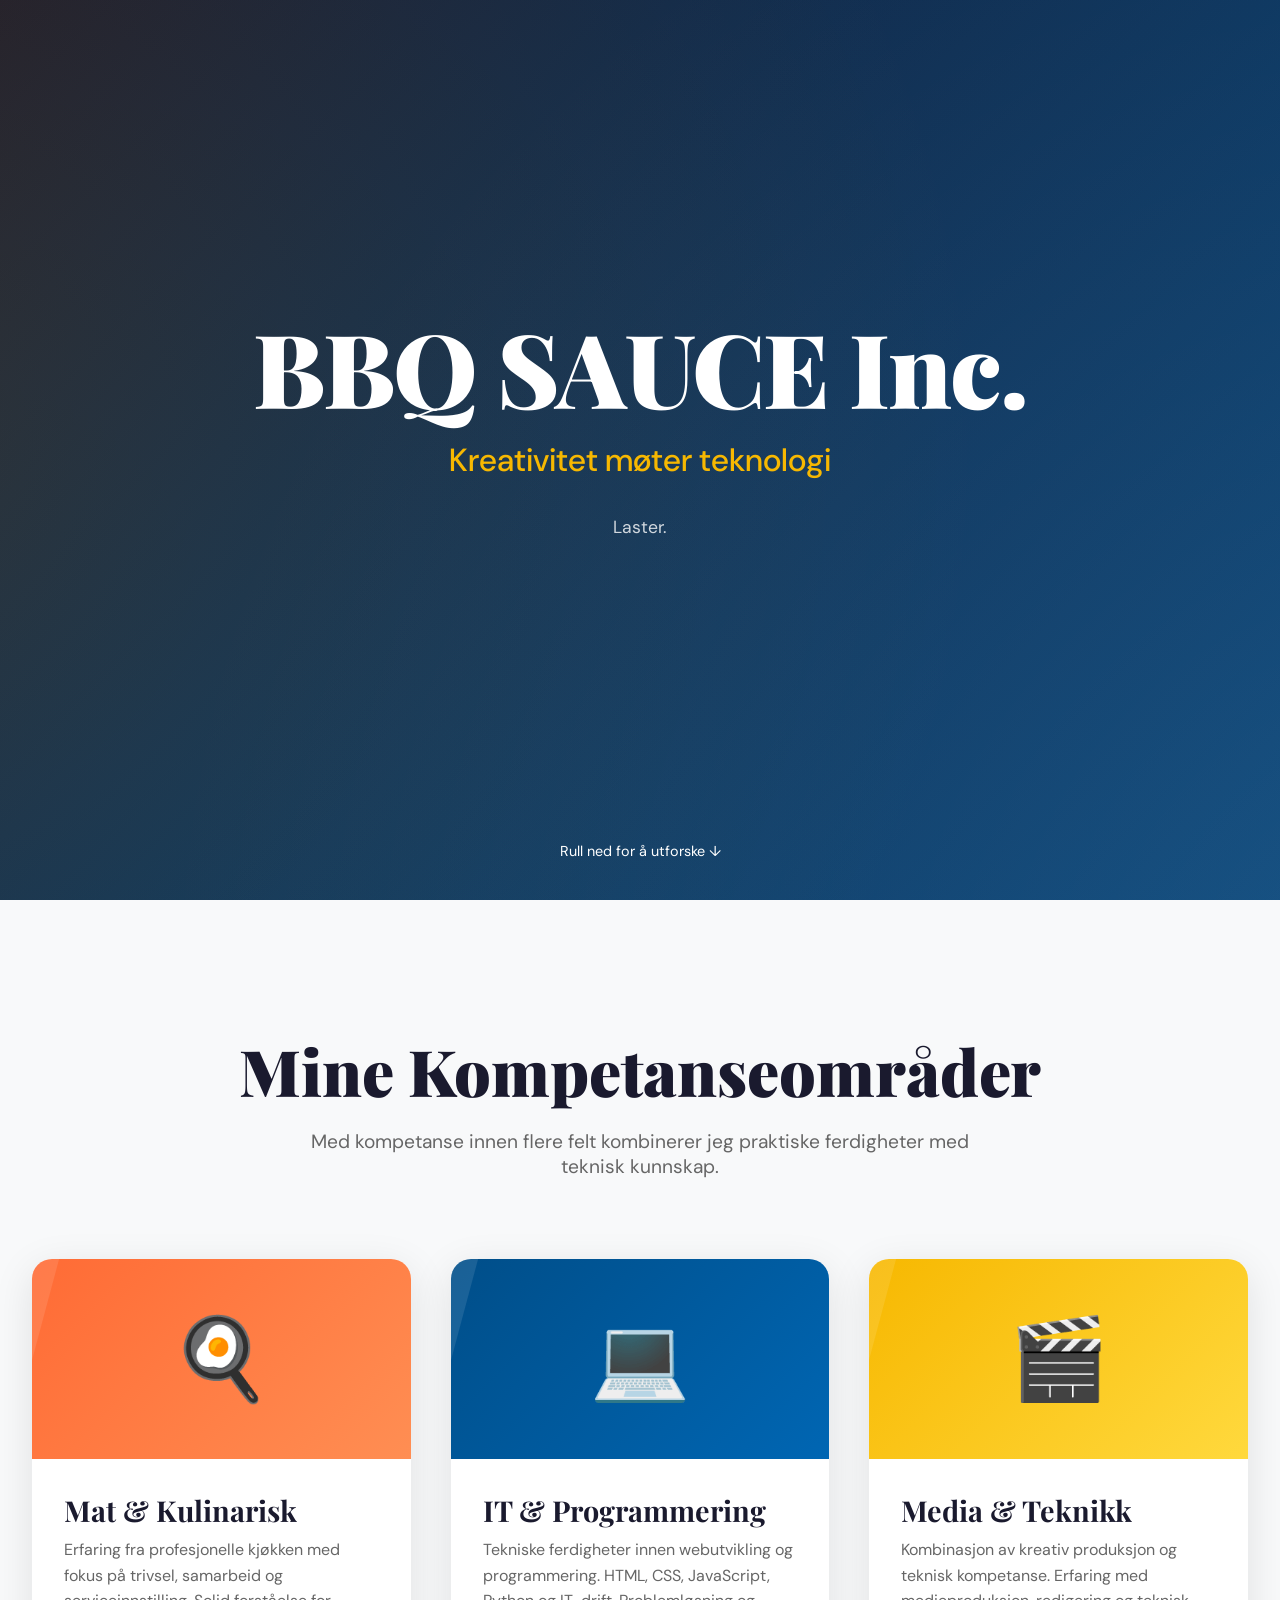
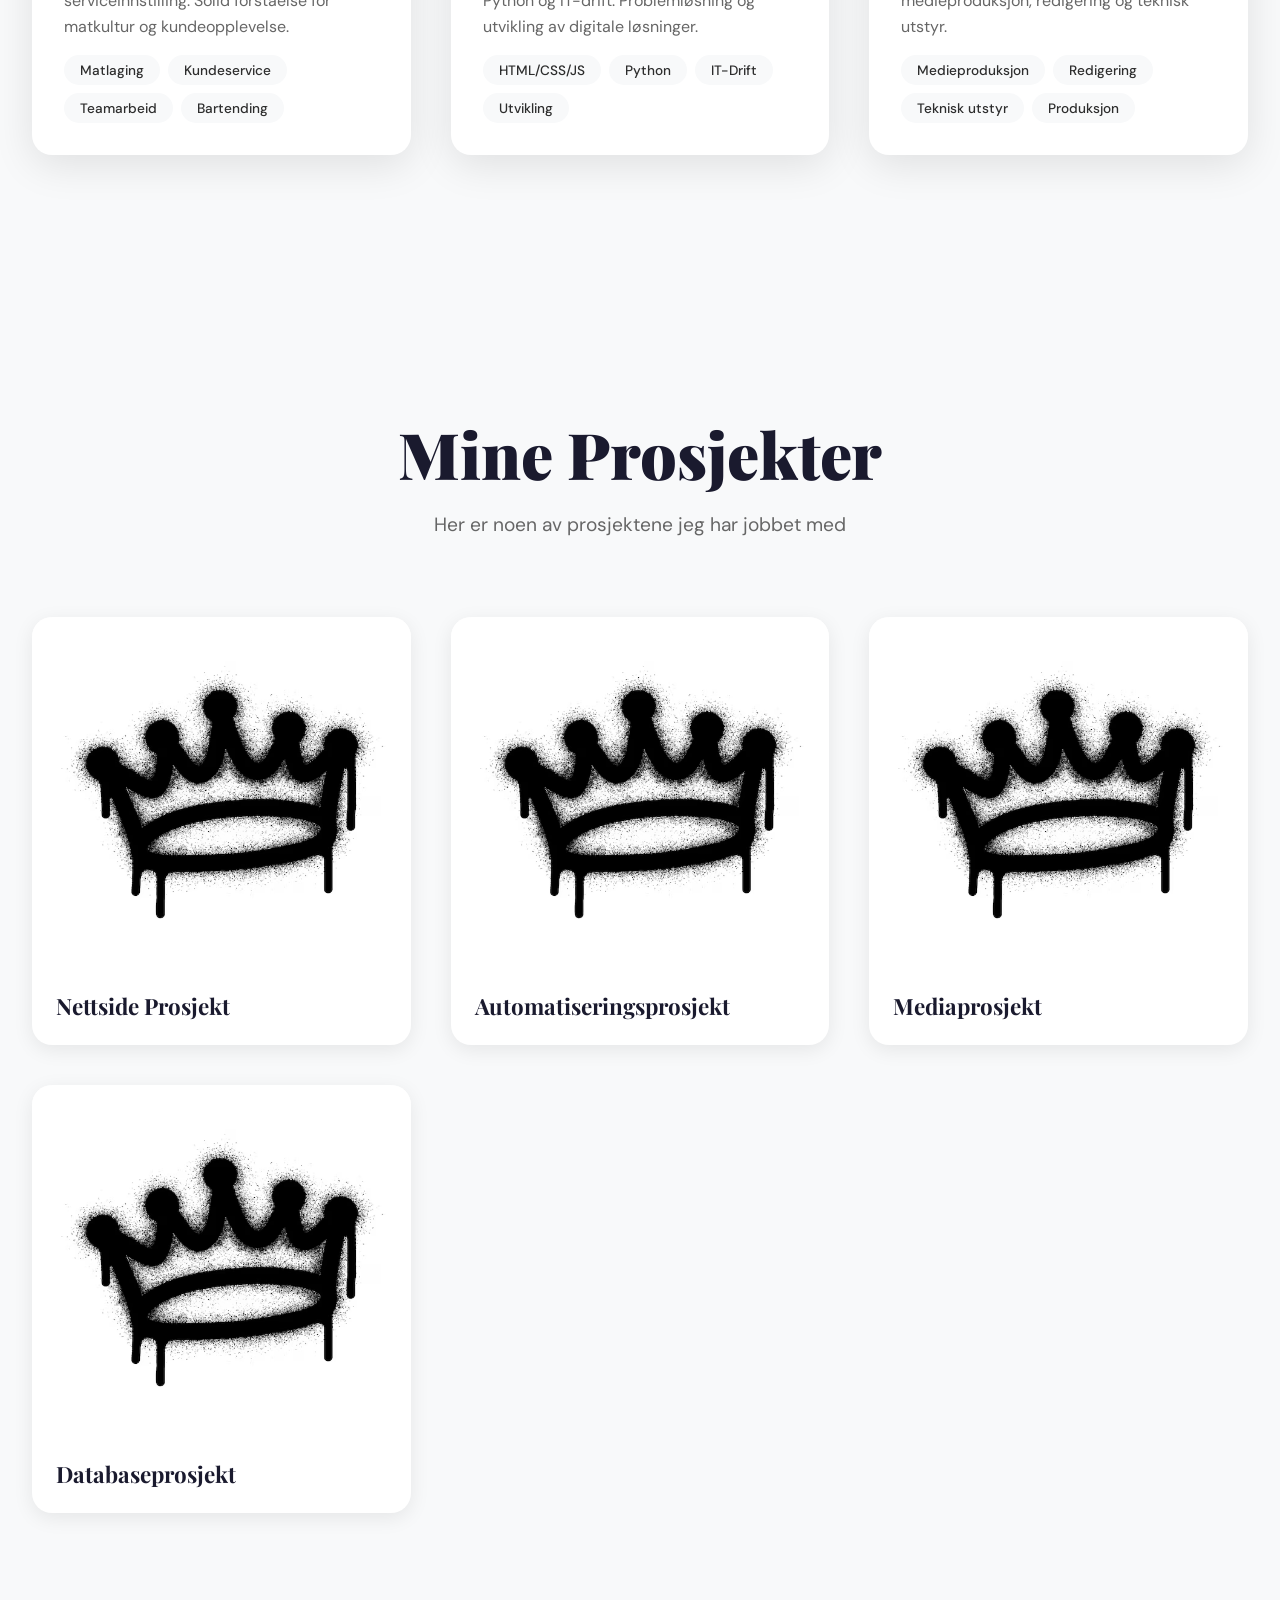
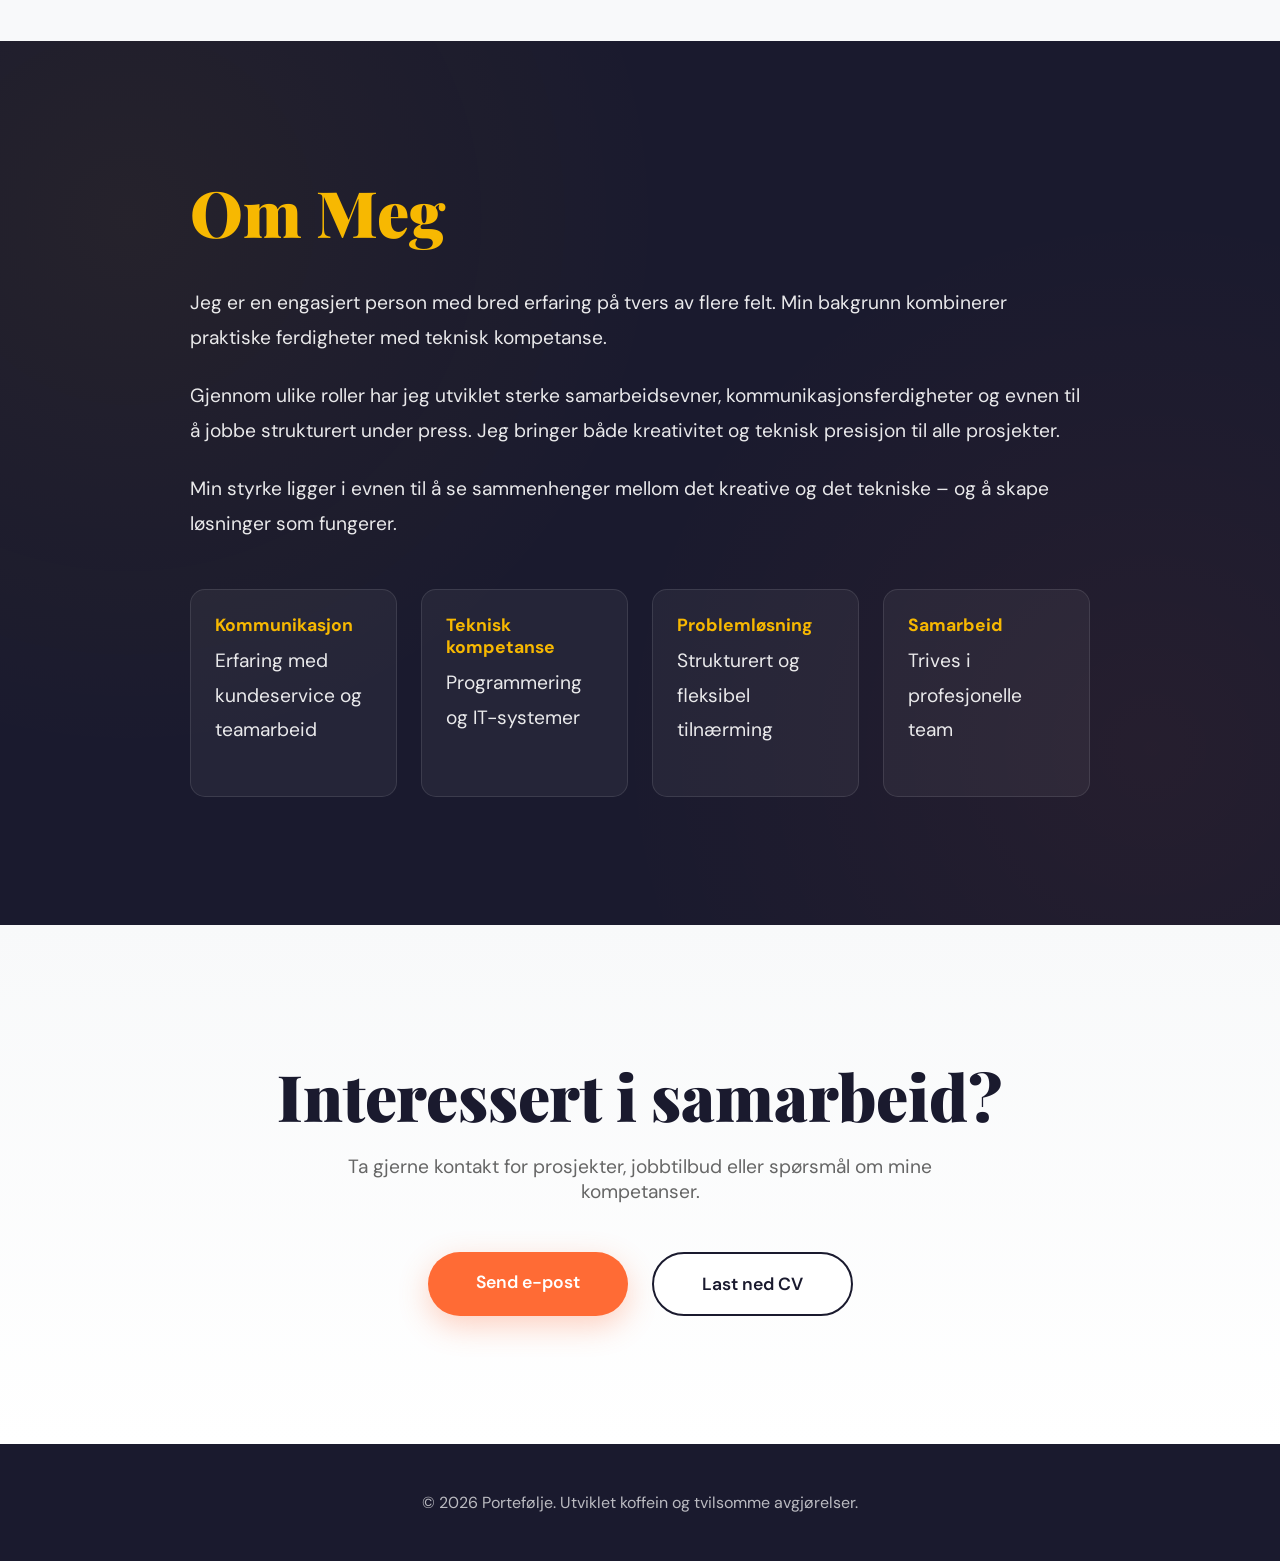
==== index.html @ 1632a2b2 "added animasjon for description" ====
<!doctype html>
    <html lang="no">
      <head>
        <meta charset="UTF-8" />
        <meta name="viewport" content="width=device-width, initial-scale=1.0" />
        <title>Portefølje</title>
        <link rel="icon" type="icon" href="assets/pictures/placeholder.png">
        <link
          href="https://fonts.googleapis.com/css2?family=Playfair+Display:wght@400;700;900&family=DM+Sans:wght@400;500;700&display=swap"
          rel="stylesheet"
        />
        <link rel="stylesheet" href="style.css">
      </head>
      <body>
        <!-- Hero Section -->
        <section class="hero">  
          <div class="hero-content">
            <h1>BBQ SAUCE Inc.</h1>
            <p class="subtitle">Kreativitet møter teknologi</p>
            <p class="description" id="rotating-text">Laster<span id="dots"></span>
            </p>
          </div>
          <div class="scroll-indicator">Rull ned for å utforske ↓</div>
        </section>

        <!-- Categories Section -->
        <section class="categories">
          <h2 class="section-title">Mine Kompetanseområder</h2>
          <p class="section-subtitle">
            Med kompetanse innen flere felt kombinerer jeg praktiske ferdigheter
            med teknisk kunnskap.
          </p>

          <div class="category-grid">
            <!-- Mat -->
            <div class="category-card">
              <div class="category-icon">🍳</div>
              <div class="category-content">
                <h3 class="category-title">Mat & Kulinarisk</h3>
                <p class="category-description">
                  Erfaring fra profesjonelle kjøkken med fokus på trivsel,
                  samarbeid og serviceinnstilling. Solid forståelse for
                  matkultur og kundeopplevelse.
                </p>
                <div class="category-tags">
                  <span class="tag">Matlaging</span>
                  <span class="tag">Kundeservice</span>
                  <span class="tag">Teamarbeid</span>
                  <span class="tag">Bartending</span>
                </div>
              </div>
            </div>

            <!-- IT -->
            <div class="category-card">
              <div class="category-icon">💻</div>
              <div class="category-content">
                <h3 class="category-title">IT & Programmering</h3>
                <p class="category-description">
                  Tekniske ferdigheter innen webutvikling og programmering.
                  HTML, CSS, JavaScript, Python og IT-drift. Problemløsning og
                  utvikling av digitale løsninger.
                </p>
                <div class="category-tags">
                  <span class="tag">HTML/CSS/JS</span>
                  <span class="tag">Python</span>
                  <span class="tag">IT-Drift</span>
                  <span class="tag">Utvikling</span>
                </div>
              </div>
            </div>

            <!-- Media & Teknikk -->
            <div class="category-card">
              <div class="category-icon">🎬</div>
              <div class="category-content">
                <h3 class="category-title">Media & Teknikk</h3>
                <p class="category-description">
                  Kombinasjon av kreativ produksjon og teknisk kompetanse.
                  Erfaring med medieproduksjon, redigering og teknisk utstyr.
                </p>
                <div class="category-tags">
                  <span class="tag">Medieproduksjon</span>
                  <span class="tag">Redigering</span>
                  <span class="tag">Teknisk utstyr</span>
                  <span class="tag">Produksjon</span>
                </div>
              </div>
            </div>
          </div>
        </section>

        <!-- Projects Section -->
        <section class="projects">
          <h2 class="section-title">Mine Prosjekter</h2>
          <p class="section-subtitle">
            Her er noen av prosjektene jeg har jobbet med
          </p>

          <div class="projects-grid">
<!--

              Web Prosjekt

-->
            <div class="project-card">
              <div class="project-image">
                <img
                  src="assets/pictures/placeholder.png"
                  alt="Web Prosjekt"
                />
                <div class="project-details">
                  <p class="project-description">
                    Utviklet en responsiv nettside med moderne design,
                    interaktive elementer og optimalisert brukeropplevelse.
                  </p>
                  <div class="project-tags">
                    <span class="tag">HTML/CSS</span>
                    <span class="tag">JavaScript</span>
                    <span class="tag">Webutvikling</span>
                  </div>
                  <a href="#" class="project-link">Se detaljer</a>
                </div>
              </div>
              <div class="project-content">
                <h3 class="project-title">Nettside Prosjekt</h3>
              </div>
            </div>
<!--

              Python Prosjekt

-->
            <div class="project-card">
              <div class="project-image">
                <img
                  src="assets/pictures/placeholder.png"
                  alt="Python Prosjekt"
                />
                <div class="project-details">
                  <p class="project-description">
                    Automatiseringsløsning som effektiviserer arbeidsprosesser
                    og håndterer databehandling sømløst.
                  </p>
                  <div class="project-tags">
                    <span class="tag">Python</span>
                    <span class="tag">Automatisering</span>
                    <span class="tag">Backend</span>
                  </div>
                  <a href="#" class="project-link">Se detaljer</a>
                </div>
              </div>
              <div class="project-content">
                <h3 class="project-title">Automatiseringsprosjekt</h3>
              </div>
            </div>
<!--

              Media Prosjekt

-->
            <div class="project-card">
              <div class="project-image">
                <img
                  src="assets/pictures/placeholder.png"
                  alt="Media Prosjekt"
                />
                <div class="project-details">
                  <p class="project-description">
                    Komplett medieproduksjon fra konsept til ferdig produkt,
                    inkludert filming, redigering og postproduksjon.
                  </p>
                  <div class="project-tags">
                    <span class="tag">Videoredigering</span>
                    <span class="tag">Produksjon</span>
                    <span class="tag">Media</span>
                  </div>
                  <a href="#" class="project-link">Se detaljer</a>
                </div>
              </div>
              <div class="project-content">
                <h3 class="project-title">Mediaprosjekt</h3>
              </div>
            </div>
<!--

              DATABASE PROSJEKT

-->
            <div class="project-card">
              <div class="project-image">
                <img
                  src="assets/pictures/placeholder.png"
                  alt="Database Prosjekt"
                />
                <div class="project-details">
                  <p class="project-description">
                    Digital løsning for strukturering og organisering av data
                    med effektiv søkefunksjonalitet.
                  </p>
                  <div class="project-tags">
                    <span class="tag">Database</span>
                    <span class="tag">Organisering</span>
                    <span class="tag">Backend</span>
                  </div>
                  <a href="#" class="project-link">Se detaljer</a>
                </div>
              </div>
              <div class="project-content">
                <h3 class="project-title">Databaseprosjekt</h3>
              </div>
            </div>
          </div>
        </section>

        <!-- About Section -->
        <section class="about">
          <div class="about-content">
            <h2>Om Meg</h2>
            <p>
              Jeg er en engasjert person med bred erfaring på tvers av flere
              felt. Min bakgrunn kombinerer praktiske ferdigheter med teknisk
              kompetanse.
            </p>
            <p>
              Gjennom ulike roller har jeg utviklet sterke samarbeidsevner,
              kommunikasjonsferdigheter og evnen til å jobbe strukturert under
              press. Jeg bringer både kreativitet og teknisk presisjon til alle
              prosjekter.
            </p>
            <p>
              Min styrke ligger i evnen til å se sammenhenger mellom det
              kreative og det tekniske – og å skape løsninger som fungerer.
            </p>

            <div class="skills-list">
              <div class="skill-item">
                <h3>Kommunikasjon</h3>
                <p>Erfaring med kundeservice og teamarbeid</p>
              </div>
              <div class="skill-item">
                <h3>Teknisk kompetanse</h3>
                <p>Programmering og IT-systemer</p>
              </div>
              <div class="skill-item">
                <h3>Problemløsning</h3>
                <p>Strukturert og fleksibel tilnærming</p>
              </div>
              <div class="skill-item">
                <h3>Samarbeid</h3>
                <p>Trives i profesjonelle team</p>
              </div>
            </div>
          </div>
        </section>

        <!-- Contact Section -->
        <section class="contact">
          <h2>Interessert i samarbeid?</h2>
          <p>
            Ta gjerne kontakt for prosjekter, jobbtilbud eller spørsmål om mine
            kompetanser.
          </p>
          <div class="contact-buttons">
            <a href="mailto:din.epost@example.com" class="btn btn-primary"
              >Send e-post</a
            >
            <a href="#" class="btn btn-secondary">Last ned CV</a>
          </div>
        </section>

        <!-- Footer -->
        <footer>
          <p>&copy; 2026 Portefølje. Utviklet koffein og tvilsomme avgjørelser.</p>
        </footer>

        <script src="script.js"></script>
      </body>
    </html>
  </body>
</html>
---- style.css ----
:root {
    --primary: #FF6B35;
    --secondary: #004E89;
    --accent: #F7B801;
    --dark: #1A1A2E;
    --light: #F8F9FA;
    --text: #2D2D2D;
}

* {
    margin: 0;
    padding: 0;
    box-sizing: border-box;
}

body {
    font-family: 'DM Sans', sans-serif;
    color: var(--text);
    background: var(--light);
    overflow-x: hidden;
}

/* Hero Section */
.hero {
    min-height: 100vh;
    display: flex;
    align-items: center;
    justify-content: center;
    position: relative;
    background: linear-gradient(135deg, var(--dark) 0%, var(--secondary) 100%);
    overflow: hidden;
}

.hero::before {
    content: '';
    position: absolute;
    width: 200%;
    height: 200%;
    background:
        radial-gradient(circle at 20% 50%, rgba(247, 184, 1, 0.1) 0%, transparent 50%),
        radial-gradient(circle at 80% 80%, rgba(255, 107, 53, 0.1) 0%, transparent 50%);
    animation: floating 20s ease-in-out infinite;
}

@keyframes floating {

    0%,
    100% {
        transform: translate(0, 0) rotate(0deg);
    }

    33% {
        transform: translate(50px, -50px) rotate(120deg);
    }

    66% {
        transform: translate(-50px, 50px) rotate(240deg);
    }
}

.hero-content {
    position: relative;
    z-index: 1;
    text-align: center;
    padding: 2rem;
    animation: fadeInUp 1s ease-out;
}

@keyframes fadeInUp {
    from {
        opacity: 0;
        transform: translateY(40px);
    }

    to {
        opacity: 1;
        transform: translateY(0);
    }
}

.hero h1 {
    font-family: 'Playfair Display', serif;
    font-size: clamp(3rem, 8vw, 7rem);
    font-weight: 900;
    color: white;
    margin-bottom: 1rem;
    line-height: 1.1;
    letter-spacing: -0.02em;
}

.hero .subtitle {
    font-size: clamp(1.2rem, 3vw, 2rem);
    color: var(--accent);
    font-weight: 500;
    margin-bottom: 2rem;
    animation: fadeInUp 1s ease-out 0.3s backwards;
}

.hero .description {
    font-size: 1.1rem;
    color: rgba(255, 255, 255, 0.8);
    max-width: 600px;
    margin: 0 auto 3rem;
    line-height: 1.6;
    animation: fadeInUp 1s ease-out 0.6s backwards;
}

.scroll-indicator {
    position: absolute;
    bottom: 40px;
    left: 50%;
    transform: translateX(-50%);
    color: white;
    font-size: 0.9rem;
    animation: bounce 2s infinite;
}

@keyframes bounce {

    0%,
    100% {
        transform: translateX(-50%) translateY(0);
    }

    50% {
        transform: translateX(-50%) translateY(10px);
    }
}


@keyframes slideUp {
    from {
        transform: translateY(0);
        opacity: 1;
    }

    to {
        transform: translateY(-30px);
        opacity: 0;
    }
}


@keyframes slideIn {
    from {
        transform: translateY(30px);
        opacity: 0;
    }

    to {
        transform: translateY(0);
        opacity: 0;
    }
}

#rotating-text.slide-up {
    animation: slideUp 0.3s ease-out forwards;
}

#rotating-text.slide-in {
    animation: slideIn 0.3s ease-out forwards;
}


/* Category Grid */
.categories {
    padding: 8rem 2rem;
    max-width: 1400px;
    margin: 0 auto;
}

.section-title {
    font-family: 'Playfair Display', serif;
    font-size: clamp(2.5rem, 5vw, 4rem);
    font-weight: 900;
    text-align: center;
    margin-bottom: 1rem;
    color: var(--dark);
}

.section-subtitle {
    text-align: center;
    font-size: 1.2rem;
    color: #666;
    margin-bottom: 5rem;
    max-width: 700px;
    margin-left: auto;
    margin-right: auto;
}

.category-grid {
    display: grid;
    grid-template-columns: repeat(auto-fit, minmax(320px, 1fr));
    gap: 2.5rem;
    margin-top: 4rem;
}

.category-card {
    background: white;
    border-radius: 20px;
    overflow: hidden;
    box-shadow: 0 10px 40px rgba(0, 0, 0, 0.1);
    transition: all 0.4s cubic-bezier(0.165, 0.84, 0.44, 1);
    cursor: pointer;
    position: relative;
}

.category-card:hover {
    transform: translateY(-15px);
    box-shadow: 0 20px 60px rgba(0, 0, 0, 0.15);
}

.category-icon {
    height: 200px;
    display: flex;
    align-items: center;
    justify-content: center;
    font-size: 5rem;
    position: relative;
    overflow: hidden;
}

.category-card:nth-child(1) .category-icon {
    background: linear-gradient(135deg, #FF6B35 0%, #FF8E53 100%);
}

.category-card:nth-child(2) .category-icon {
    background: linear-gradient(135deg, #004E89 0%, #0066B3 100%);
}

.category-card:nth-child(3) .category-icon {
    background: linear-gradient(135deg, #F7B801 0%, #FFD93D 100%);
}

.category-icon::before {
    content: '';
    position: absolute;
    width: 100%;
    height: 100%;
    background: rgba(255, 255, 255, 0.1);
    transform: translateX(-100%) skew(-15deg);
    transition: transform 0.6s;
}

.category-card:hover .category-icon::before {
    transform: translateX(100%) skew(-15deg);
}

.category-content {
    padding: 2rem;
}

.category-title {
    font-family: 'Playfair Display', serif;
    font-size: 1.8rem;
    font-weight: 700;
    margin-bottom: 0.5rem;
    color: var(--dark);
}

.category-description {
    color: #666;
    line-height: 1.6;
    margin-bottom: 1rem;
}

.category-tags {
    display: flex;
    flex-wrap: wrap;
    gap: 0.5rem;
    margin-top: 1rem;
}

.tag {
    background: var(--light);
    padding: 0.4rem 1rem;
    border-radius: 20px;
    font-size: 0.85rem;
    color: var(--text);
    font-weight: 500;
}

/* Projects Section */
.projects {
    padding: 8rem 2rem;
    background: var(--light);
    max-width: 1400px;
    margin: 0 auto;
}

.projects-grid {
    display: grid;
    grid-template-columns: repeat(auto-fit, minmax(300px, 1fr));
    gap: 2.5rem;
    margin-top: 4rem;
}

.project-card {
    background: white;
    border-radius: 20px;
    overflow: hidden;
    box-shadow: 0 5px 20px rgba(0, 0, 0, 0.08);
    transition: all 0.4s cubic-bezier(0.165, 0.84, 0.44, 1);
    position: relative;
    cursor: pointer;
}

.project-card:hover {
    transform: translateY(-5px);
    box-shadow: 0 15px 45px rgba(0, 0, 0, 0.15);
}

.project-image {
    width: 100%;
    height: 350px;
    overflow: hidden;
    position: relative;
}

.project-image img {
    width: 100%;
    height: 100%;
    object-fit: cover;
    transition: transform 0.6s ease;
}

.project-card:hover .project-image img {
    transform: scale(1.08);
}

.project-content {
    padding: 1.5rem;
    position: relative;
}

.project-title {
    font-family: 'Playfair Display', serif;
    font-size: 1.4rem;
    font-weight: 700;
    color: var(--dark);
    margin-bottom: 0;
    transition: color 0.3s ease;
}

/* Hidden content that appears on hover */
.project-details {
    position: absolute;
    bottom: 0;
    left: 0;
    right: 0;
    background: linear-gradient(to top, rgba(0, 0, 0, 0.95) 0%, rgba(0, 0, 0, 0.85) 100%);
    padding: 2rem;
    transform: translateY(100%);
    transition: transform 0.4s cubic-bezier(0.165, 0.84, 0.44, 1);
    z-index: 2;
}

.project-card:hover .project-details {
    transform: translateY(0);
}

.project-description {
    color: rgba(255, 255, 255, 0.9);
    line-height: 1.6;
    margin-bottom: 1.5rem;
    font-size: 0.95rem;
}

.project-tags {
    display: flex;
    flex-wrap: wrap;
    gap: 0.5rem;
    margin-bottom: 1.5rem;
}

.project-details .tag {
    background: rgba(255, 255, 255, 0.15);
    color: white;
    border: 1px solid rgba(255, 255, 255, 0.3);
}

.project-link {
    display: inline-block;
    padding: 0.8rem 2rem;
    background: var(--primary);
    color: white;
    text-decoration: none;
    border-radius: 25px;
    font-weight: 600;
    transition: all 0.3s ease;
    font-size: 0.9rem;
}

.project-link:hover {
    background: #FF8053;
    transform: translateY(-2px);
}

/* About Section */
.about {
    background: var(--dark);
    color: white;
    padding: 8rem 2rem;
    position: relative;
    overflow: hidden;
}

.about::before {
    content: '';
    position: absolute;
    top: 0;
    left: 0;
    width: 100%;
    height: 100%;
    background:
        radial-gradient(circle at 10% 20%, rgba(247, 184, 1, 0.05) 0%, transparent 40%),
        radial-gradient(circle at 90% 80%, rgba(255, 107, 53, 0.05) 0%, transparent 40%);
}

.about-content {
    max-width: 900px;
    margin: 0 auto;
    position: relative;
    z-index: 1;
}

.about h2 {
    font-family: 'Playfair Display', serif;
    font-size: clamp(2.5rem, 5vw, 4rem);
    font-weight: 900;
    margin-bottom: 2rem;
    color: var(--accent);
}

.about p {
    font-size: 1.2rem;
    line-height: 1.8;
    margin-bottom: 1.5rem;
    color: rgba(255, 255, 255, 0.9);
}

.skills-list {
    display: grid;
    grid-template-columns: repeat(auto-fit, minmax(200px, 1fr));
    gap: 1.5rem;
    margin-top: 3rem;
}

.skill-item {
    background: rgba(255, 255, 255, 0.05);
    padding: 1.5rem;
    border-radius: 15px;
    border: 1px solid rgba(255, 255, 255, 0.1);
    transition: all 0.3s ease;
}

.skill-item:hover {
    background: rgba(255, 255, 255, 0.1);
    transform: scale(1.05);
}

.skill-item h3 {
    color: var(--accent);
    font-size: 1.1rem;
    margin-bottom: 0.5rem;
}

/* Contact Section */
.contact {
    padding: 8rem 2rem;
    text-align: center;
    background: linear-gradient(to bottom, var(--light) 0%, white 100%);
}

.contact h2 {
    font-family: 'Playfair Display', serif;
    font-size: clamp(2.5rem, 5vw, 4rem);
    font-weight: 900;
    margin-bottom: 1rem;
    color: var(--dark);
}

.contact p {
    font-size: 1.2rem;
    color: #666;
    margin-bottom: 3rem;
    max-width: 600px;
    margin-left: auto;
    margin-right: auto;
}

.contact-buttons {
    display: flex;
    gap: 1.5rem;
    justify-content: center;
    flex-wrap: wrap;
}

.btn {
    padding: 1.2rem 3rem;
    border-radius: 50px;
    font-size: 1.1rem;
    font-weight: 600;
    text-decoration: none;
    display: inline-block;
    transition: all 0.3s ease;
    border: none;
    cursor: pointer;
}

.btn-primary {
    background: var(--primary);
    color: white;
    box-shadow: 0 10px 30px rgba(255, 107, 53, 0.3);
}

.btn-primary:hover {
    background: #FF8053;
    transform: translateY(-3px);
    box-shadow: 0 15px 40px rgba(255, 107, 53, 0.4);
}

.btn-secondary {
    background: white;
    color: var(--dark);
    border: 2px solid var(--dark);
}

.btn-secondary:hover {
    background: var(--dark);
    color: white;
    transform: translateY(-3px);
}

/* Footer */
footer {
    background: var(--dark);
    color: white;
    padding: 3rem 2rem;
    text-align: center;
}

footer p {
    color: rgba(255, 255, 255, 0.7);
}

/* Responsive */
@media (max-width: 768px) {
    .category-grid {
        grid-template-columns: 1fr;
    }

    .projects-grid {
        grid-template-columns: 1fr;
    }

    .contact-buttons {
        flex-direction: column;
        align-items: center;
    }

    .btn {
        width: 100%;
        max-width: 300px;
    }
}

/* Smooth scrolling */
html {
    scroll-behavior: smooth;
}
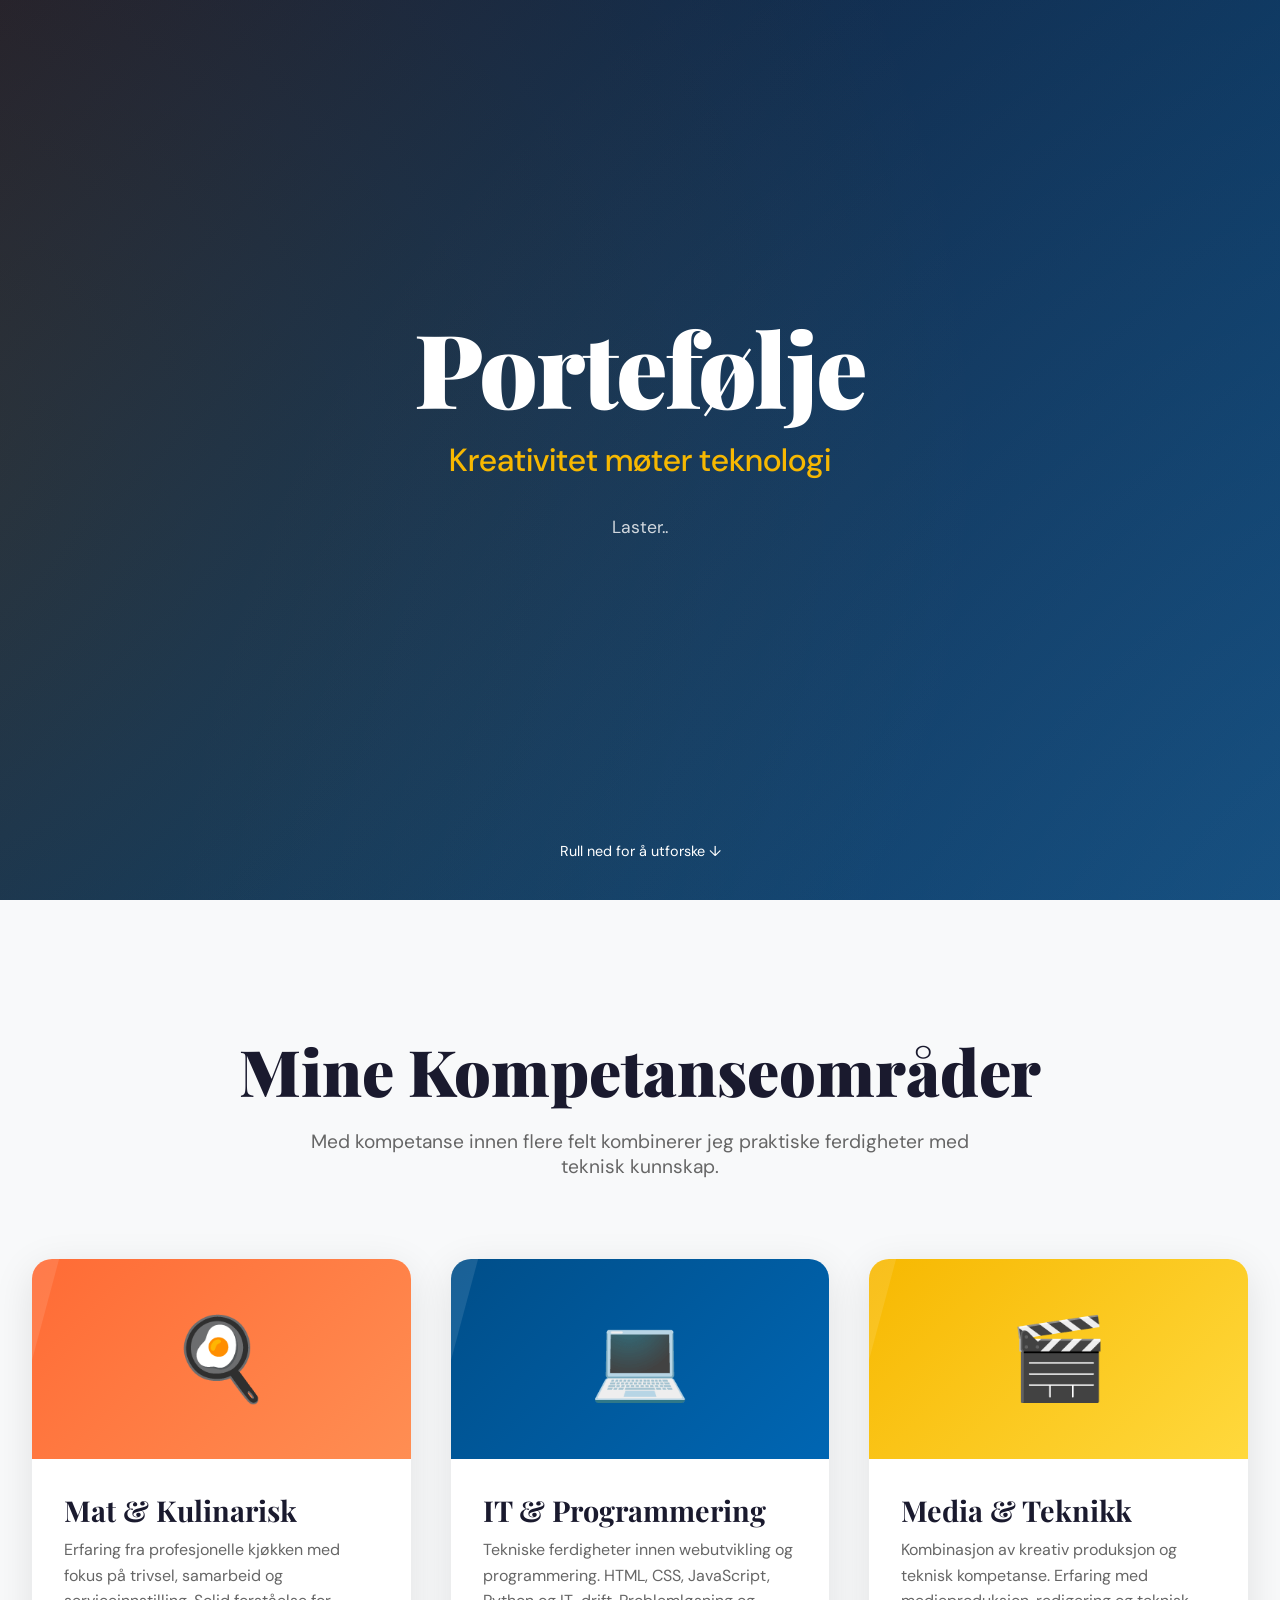
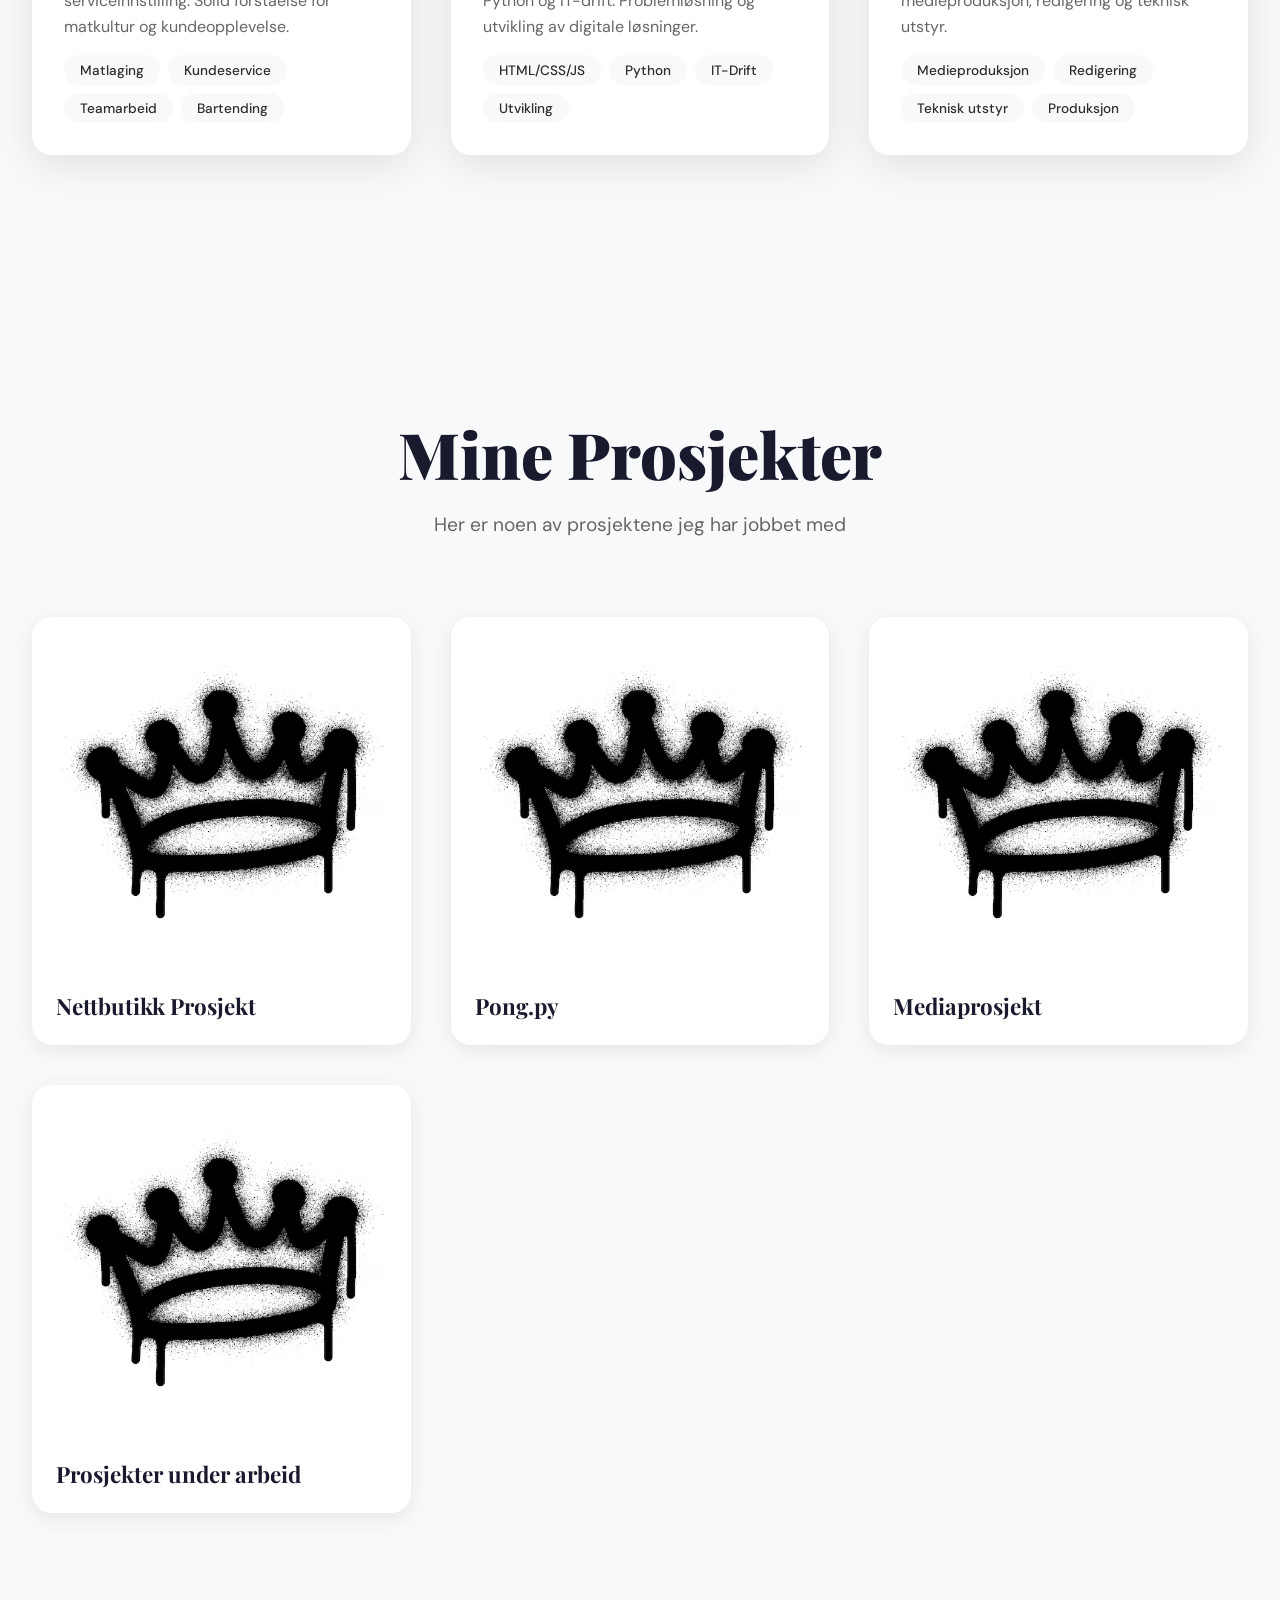
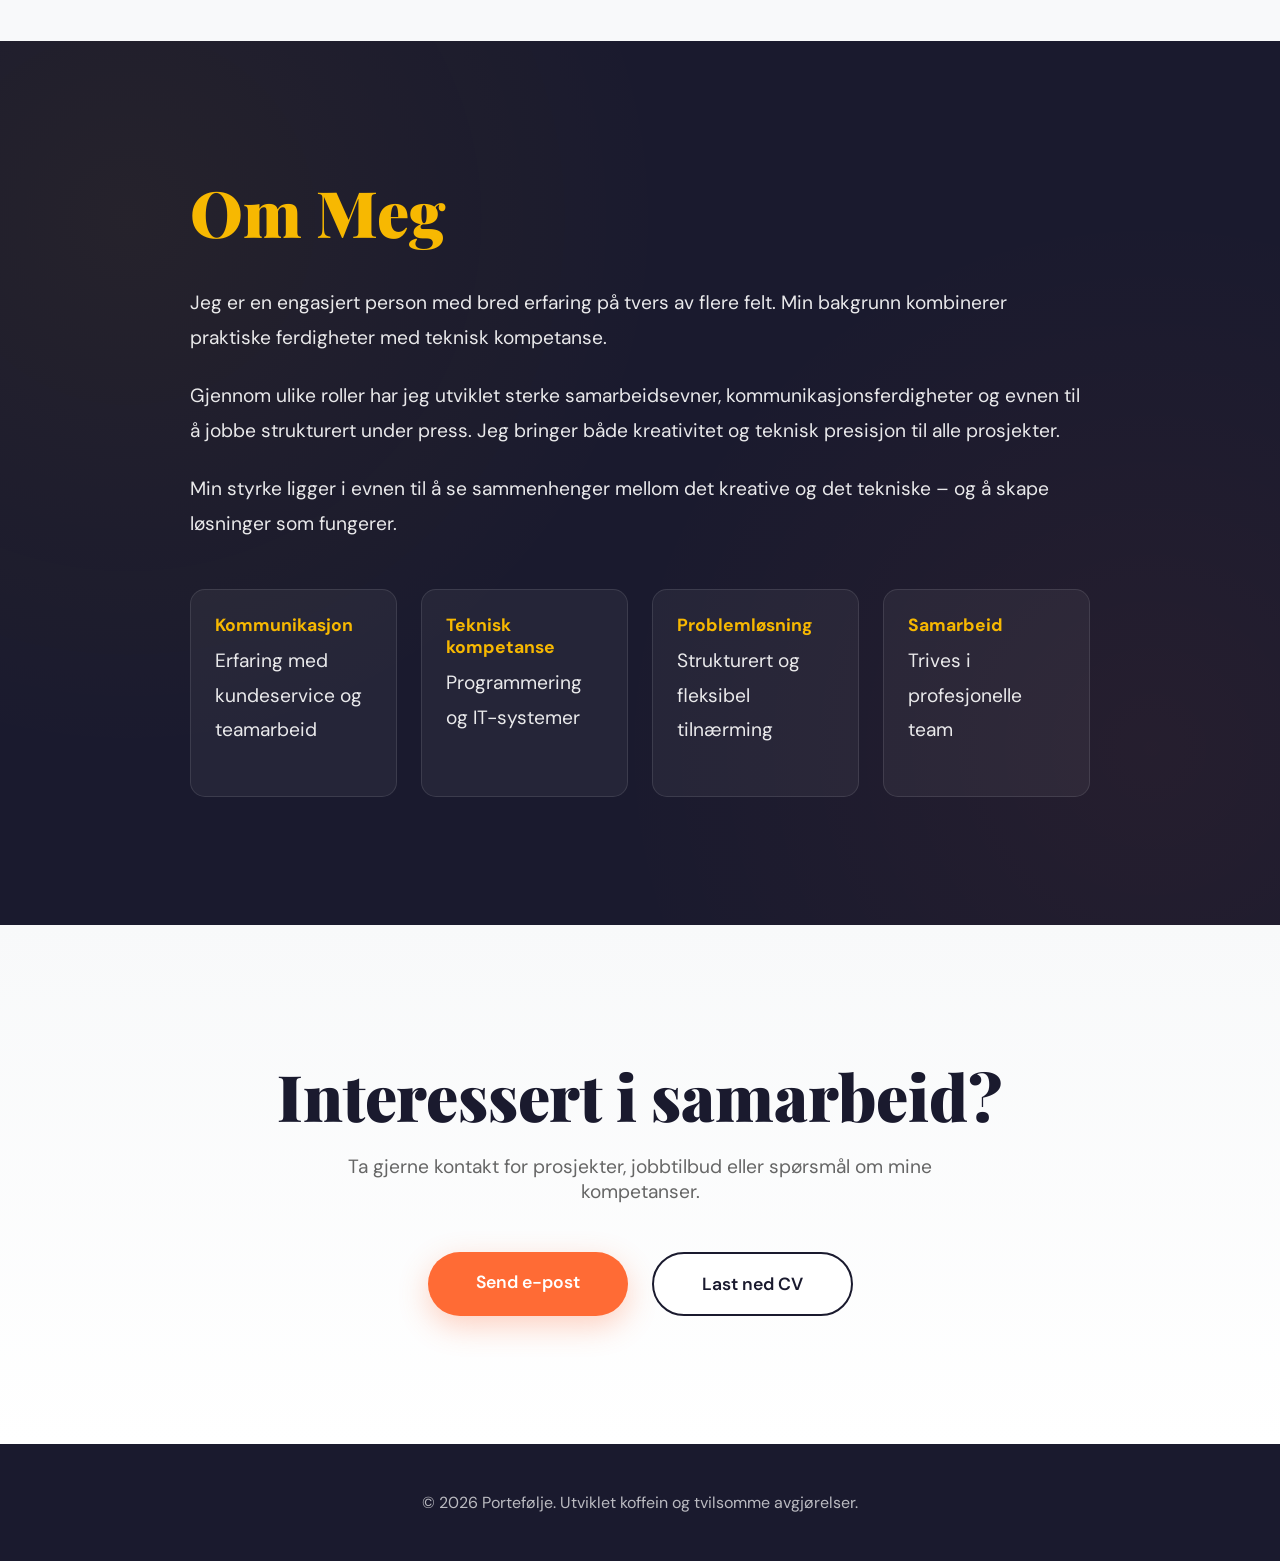
==== commit 54d94fd5: "Changed mine-prosjekter" ====
--- a/index.html
+++ b/index.html
@@ -5,7 +5,7 @@
         <meta charset="UTF-8" />
         <meta name="viewport" content="width=device-width, initial-scale=1.0" />
         <title>Portefølje</title>
-        <link rel="icon" type="icon" href="assets/pictures/placeholder.png">
+        <link rel="icon" type="icon" href="assets/placeholders/placeholder-circle.png" />
         <link
           href="https://fonts.googleapis.com/css2?family=Playfair+Display:wght@400;700;900&family=DM+Sans:wght@400;500;700&display=swap"
           rel="stylesheet"
@@ -16,7 +16,7 @@
         <!-- Hero Section -->
         <section class="hero">  
           <div class="hero-content">
-            <h1>BBQ SAUCE Inc.</h1>
+            <h1>Portefølje</h1>
             <p class="subtitle">Kreativitet møter teknologi</p>
             <p class="description" id="rotating-text">Laster<span id="dots"></span>
             </p>
@@ -107,7 +107,7 @@
             <div class="project-card">
               <div class="project-image">
                 <img
-                  src="assets/pictures/placeholder.png"
+                  src="assets/placeholders/placeholder.png"
                   alt="Web Prosjekt"
                 />
                 <div class="project-details">
@@ -124,7 +124,7 @@
                 </div>
               </div>
               <div class="project-content">
-                <h3 class="project-title">Nettside Prosjekt</h3>
+                <h3 class="project-title">Nettbutikk Prosjekt</h3>
               </div>
             </div>
 <!--
@@ -135,7 +135,7 @@
             <div class="project-card">
               <div class="project-image">
                 <img
-                  src="assets/pictures/placeholder.png"
+                  src="assets/placeholders/placeholder.png"
                   alt="Python Prosjekt"
                 />
                 <div class="project-details">
@@ -152,7 +152,7 @@
                 </div>
               </div>
               <div class="project-content">
-                <h3 class="project-title">Automatiseringsprosjekt</h3>
+                <h3 class="project-title">Pong.py</h3>
               </div>
             </div>
 <!--
@@ -163,7 +163,7 @@
             <div class="project-card">
               <div class="project-image">
                 <img
-                  src="assets/pictures/placeholder.png"
+                  src="assets/placeholders/placeholder.png"
                   alt="Media Prosjekt"
                 />
                 <div class="project-details">
@@ -191,7 +191,7 @@
             <div class="project-card">
               <div class="project-image">
                 <img
-                  src="assets/pictures/placeholder.png"
+                  src="assets/placeholders/placeholder.png"
                   alt="Database Prosjekt"
                 />
                 <div class="project-details">
@@ -208,7 +208,7 @@
                 </div>
               </div>
               <div class="project-content">
-                <h3 class="project-title">Databaseprosjekt</h3>
+                <h3 class="project-title">Prosjekter under arbeid</h3>
               </div>
             </div>
           </div>
--- a/style.css
+++ b/style.css
@@ -135,7 +135,7 @@
     }
 
     to {
-        transform: translateY(-30px);
+        transform: translateY(-2rem);
         opacity: 0;
     }
 }
@@ -143,7 +143,7 @@
 
 @keyframes slideIn {
     from {
-        transform: translateY(30px);
+        transform: translateY(2rem);
         opacity: 0;
     }
 
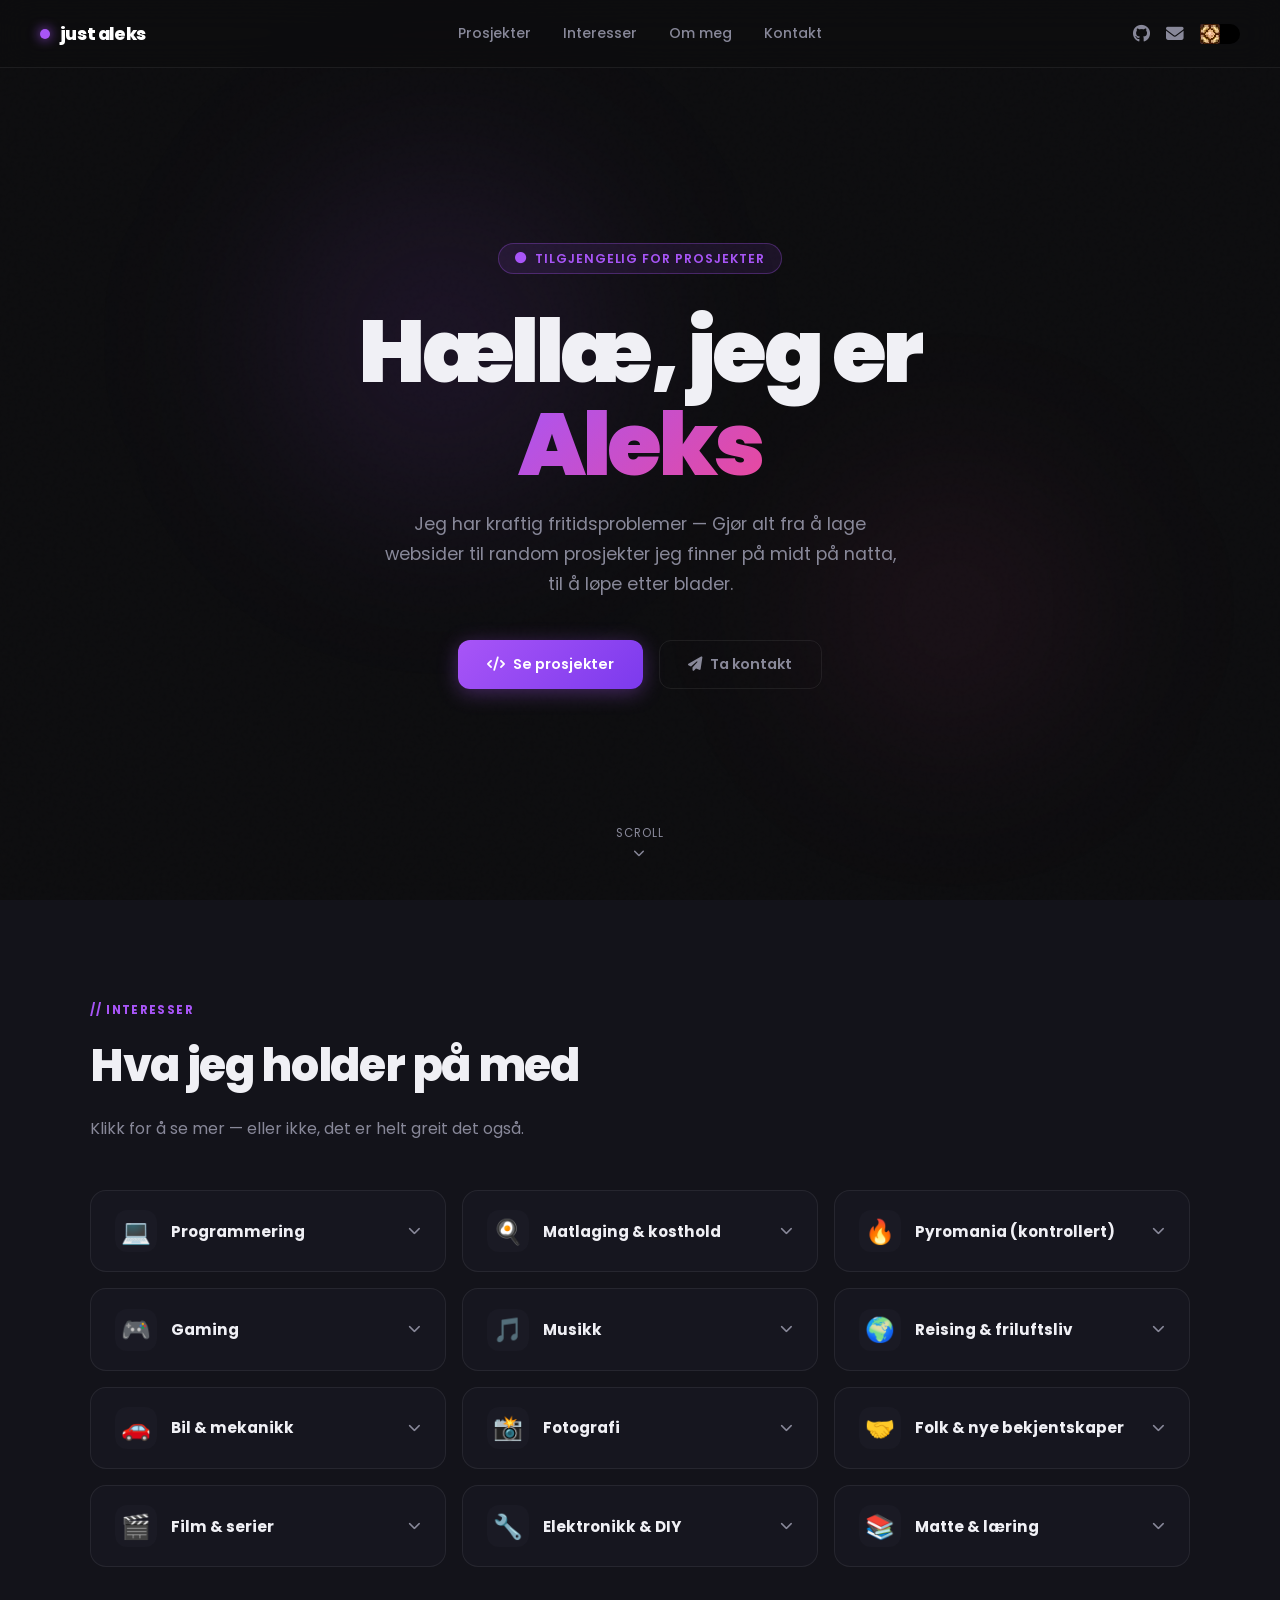
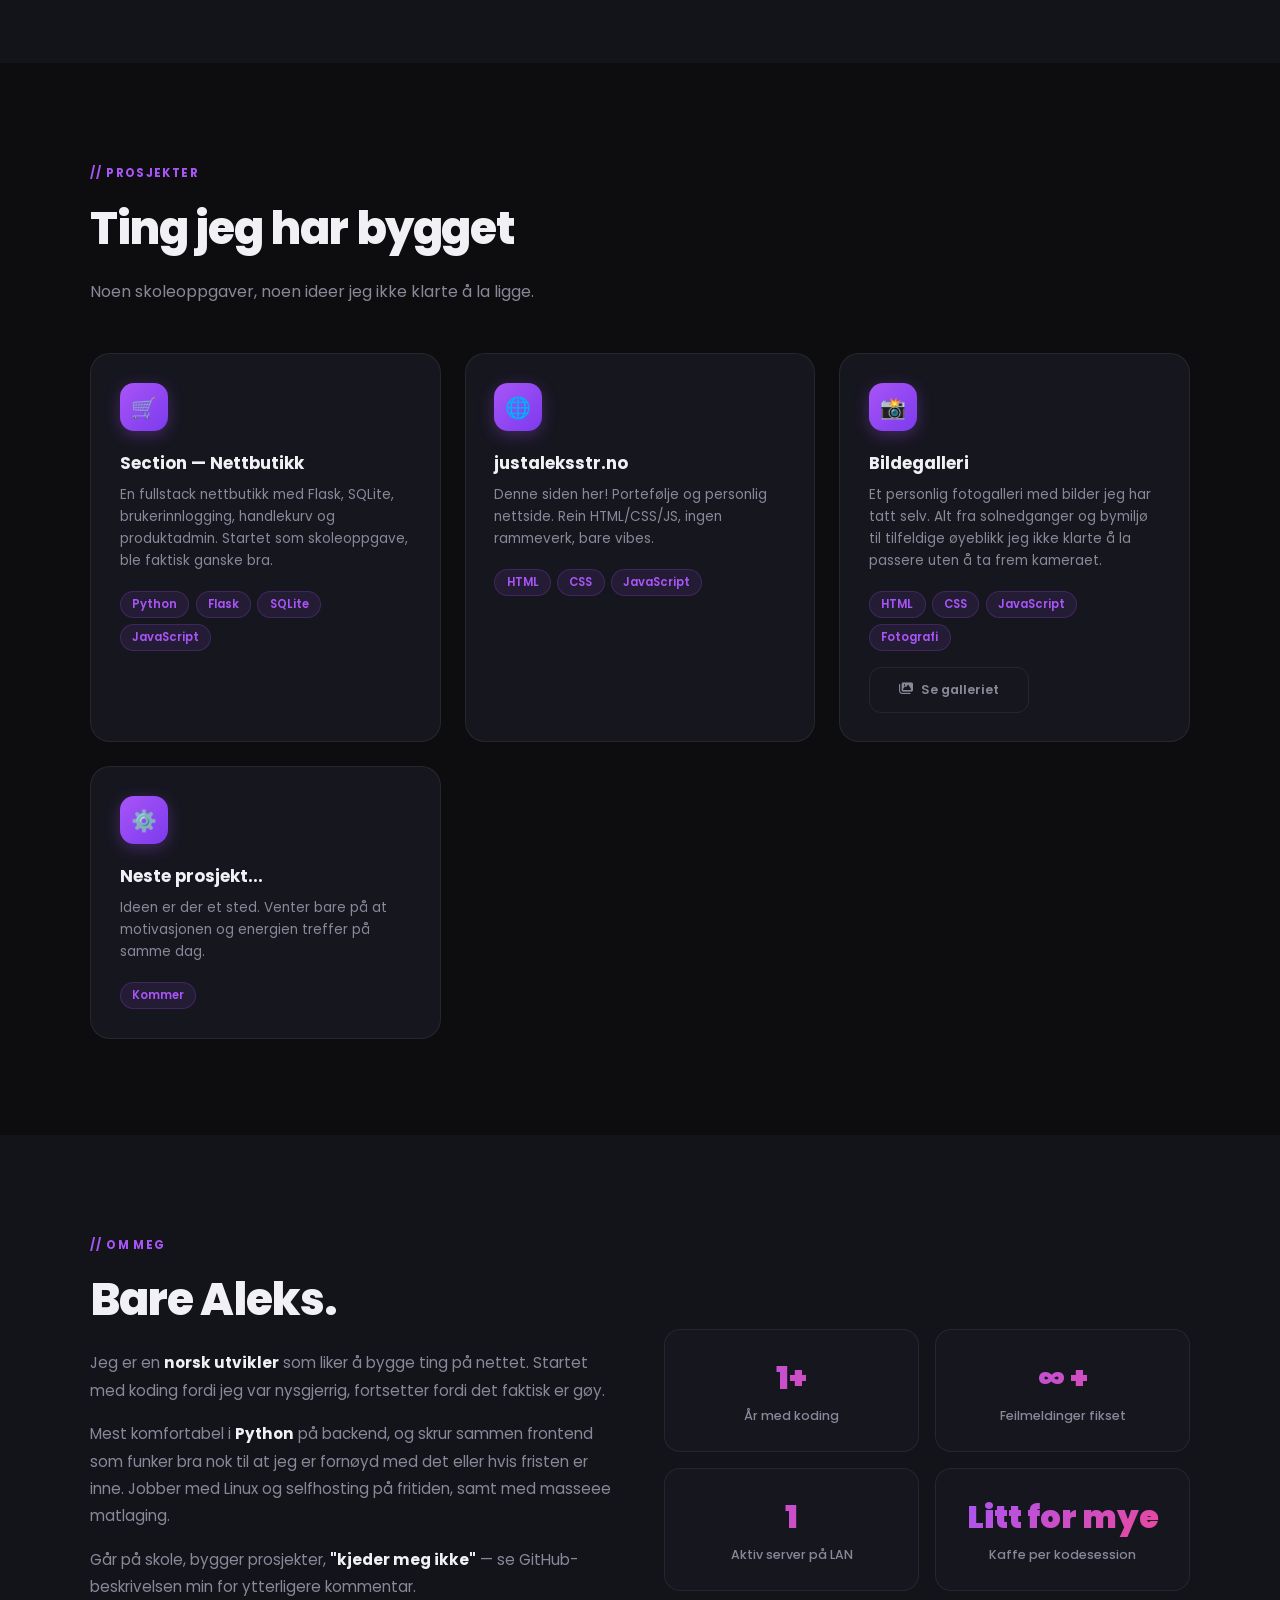
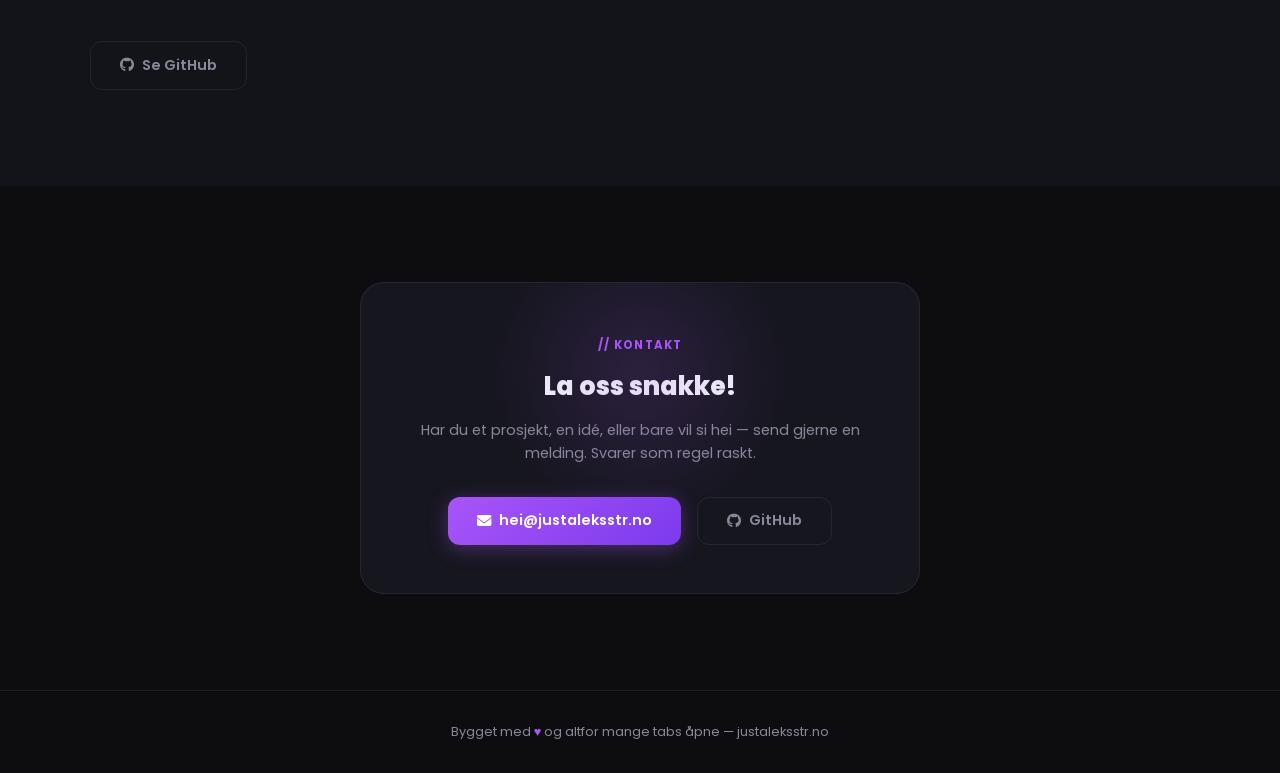
==== commit 0aa17147: "complete remake of the website" ====
--- a/index.html
+++ b/index.html
@@ -1,282 +1,508 @@
-
-    <!doctype html>
-    <html lang="no">
-      <head>
-        <meta charset="UTF-8" />
-        <meta name="viewport" content="width=device-width, initial-scale=1.0" />
-        <title>Portefølje</title>
-        <link rel="icon" type="icon" href="assets/placeholders/placeholder-circle.png" />
-        <link
-          href="https://fonts.googleapis.com/css2?family=Playfair+Display:wght@400;700;900&family=DM+Sans:wght@400;500;700&display=swap"
-          rel="stylesheet"
-        />
-        <link rel="stylesheet" href="style.css">
-      </head>
-      <body>
-        <!-- Hero Section -->
-        <section class="hero">  
-          <div class="hero-content">
-            <h1>Portefølje</h1>
-            <p class="subtitle">Kreativitet møter teknologi</p>
-            <p class="description" id="rotating-text">Laster<span id="dots"></span>
-            </p>
-          </div>
-          <div class="scroll-indicator">Rull ned for å utforske ↓</div>
-        </section>
-
-        <!-- Categories Section -->
-        <section class="categories">
-          <h2 class="section-title">Mine Kompetanseområder</h2>
-          <p class="section-subtitle">
-            Med kompetanse innen flere felt kombinerer jeg praktiske ferdigheter
-            med teknisk kunnskap.
+<!doctype html>
+<html lang="no">
+  <head>
+    <meta charset="UTF-8" />
+    <meta name="viewport" content="width=device-width, initial-scale=1.0" />
+    <title>Aleks — justaleksstr.no</title>
+
+    <link rel="stylesheet" href="style.css" />
+    <link
+      rel="icon"
+      type="icon"
+      href="assets/placeholders/placeholder-circle.png"
+    />
+    <link rel="preconnect" href="https://fonts.googleapis.com" />
+    <link rel="preconnect" href="https://fonts.gstatic.com" crossorigin />
+    <link
+      href="https://fonts.googleapis.com/css2?family=Poppins:wght@300;400;500;600;700;800;900&display=swap"
+      rel="stylesheet"
+    />
+    <link
+      rel="stylesheet"
+      href="https://cdnjs.cloudflare.com/ajax/libs/font-awesome/6.4.2/css/all.min.css"
+    />
+  </head>
+  <body>
+    <!-- HEADER -->
+    <header>
+      <div class="logo">
+        <a href="#" class="logo-dot"></a>
+        <a href="#">just aleks</a>
+      </div>
+
+      <nav>
+        <a href="#projects">Prosjekter</a>
+        <a href="#interests">Interesser</a>
+        <a href="#about">Om meg</a>
+        <a href="#contact">Kontakt</a>
+      </nav>
+
+      <div class="header-right">
+        <a
+          href="https://github.com/wineredbbqsauce"
+          target="_blank"
+          title="GitHub"
+          ><i class="fab fa-github"></i
+        ></a>
+        <a href="#" title="Email"><i class="fas fa-envelope"></i></a>
+        <label class="switch">
+          <input type="checkbox" />
+          <span class="slider"></span>
+          <img
+            src="[data-uri]"
+            class="on"
+          />
+          <img
+            src="[data-uri]"
+            class="off"
+          />
+        </label>
+      </div>
+    </header>
+
+    <!-- HERO -->
+    <section class="hero">
+      <div class="blob blob-1"></div>
+      <div class="blob blob-2"></div>
+
+      <div class="hero-inner">
+        <div class="hero-badge">
+          <i class="fas fa-circle"></i>
+          tilgjengelig for prosjekter
+        </div>
+
+        <h1 class="hero-name">Hællæ, jeg er<br /><span>Aleks</span></h1>
+
+        <p class="hero-sub">
+          Jeg har kraftig fritidsproblemer — Gjør alt fra å lage websider til
+          random prosjekter jeg finner på midt på natta, til å løpe etter
+          blader.
+        </p>
+
+        <div class="hero-actions">
+          <a href="#projects" class="btn btn-primary">
+            <i class="fas fa-code"></i> Se prosjekter
+          </a>
+          <a href="#contact" class="btn btn-ghost">
+            <i class="fas fa-paper-plane"></i> Ta kontakt
+          </a>
+        </div>
+      </div>
+
+      <div class="scroll-hint">
+        <span>scroll</span>
+        <i class="fas fa-chevron-down"></i>
+      </div>
+    </section>
+
+    <!-- INTERESTS -->
+    <section id="interests">
+      <div class="container">
+        <span class="section-label reveal">// interesser</span>
+        <h2 class="section-title reveal">Hva jeg holder på med</h2>
+        <p class="section-desc reveal">
+          Klikk for å se mer — eller ikke, det er helt greit det også.
+        </p>
+
+        <div class="interests-grid">
+          <!-- RAD 1 -->
+          <div class="interests-row">
+            <div class="interest-card reveal">
+              <div class="interest-header" onclick="toggleInterest(this)">
+                <div class="interest-left">
+                  <div class="interest-emoji">💻</div>
+                  <span class="interest-title">Programmering</span>
+                </div>
+                <i class="fas fa-chevron-down interest-chevron"></i>
+              </div>
+              <div class="interest-body">
+                <div class="interest-content">
+                  Begynte med Python, dablet i JavaScript, og nå er det ikke til
+                  å stoppe. Liker backend mest, men frontend er gøy når det
+                  faktisk ser bra ut. Nysgjerrig av natur — prøver gjerne noe
+                  nytt bare for å skjønne hvordan det funker.
+                </div>
+              </div>
+            </div>
+
+            <div class="interest-card reveal">
+              <div class="interest-header" onclick="toggleInterest(this)">
+                <div class="interest-left">
+                  <div class="interest-emoji">🍳</div>
+                  <span class="interest-title">Matlaging & kosthold</span>
+                </div>
+                <i class="fas fa-chevron-down interest-chevron"></i>
+              </div>
+              <div class="interest-body">
+                <div class="interest-content">
+                  GitHub-brukernavnet sier litt. Lager mat hver dag — og er
+                  faktisk opptatt av hva som går inn i kroppen. Kosthold er ikke
+                  bare diett, det er nysgjerrighet. Hva gjør denne ingrediensen?
+                  Kan jeg gjøre det bedre? Prøver nye oppskrifter oftere enn jeg
+                  prøver nye programmeringsspråk.
+                </div>
+              </div>
+            </div>
+
+            <div class="interest-card reveal">
+              <div class="interest-header" onclick="toggleInterest(this)">
+                <div class="interest-left">
+                  <div class="interest-emoji">🔥</div>
+                  <span class="interest-title">Pyromania (kontrollert)</span>
+                </div>
+                <i class="fas fa-chevron-down interest-chevron"></i>
+              </div>
+              <div class="interest-body">
+                <div class="interest-content">
+                  Ja, jeg liker å sette ting på fyr. Kontrollert, selvsagt. Det
+                  er noe med fysikken bak flammer — hvordan de beveger seg, hva
+                  som brenner og hvorfor. Ikke bekymre deg, det er ingen
+                  serverpark som har gått opp i røyk. Ennå.
+                </div>
+              </div>
+            </div>
+          </div>
+
+          <!-- RAD 2 -->
+          <div class="interests-row">
+            <div class="interest-card reveal">
+              <div class="interest-header" onclick="toggleInterest(this)">
+                <div class="interest-left">
+                  <div class="interest-emoji">🎮</div>
+                  <span class="interest-title">Gaming</span>
+                </div>
+                <i class="fas fa-chevron-down interest-chevron"></i>
+              </div>
+              <div class="interest-body">
+                <div class="interest-content">
+                  Spiller litt av alt — men mest det som tar for mye tid. Gaming
+                  er også grunnen til at jeg begynte å programmere. Ville alltid
+                  forstå hva som skjer under panseret.
+                </div>
+              </div>
+            </div>
+
+            <div class="interest-card reveal">
+              <div class="interest-header" onclick="toggleInterest(this)">
+                <div class="interest-left">
+                  <div class="interest-emoji">🎵</div>
+                  <span class="interest-title">Musikk</span>
+                </div>
+                <i class="fas fa-chevron-down interest-chevron"></i>
+              </div>
+              <div class="interest-body">
+                <div class="interest-content">
+                  Alltid musikk på ørene. Kodet til 90% av alt jeg har laget.
+                  Liker bredt — pop når det skal konsentreres, noe mer energisk
+                  når det trengs fart. Katy Perry slår aldri feil. Skulle likt å
+                  tro at jeg spiller litt selv, men det er ikke noe konsert av
+                  det akkurat.
+                </div>
+              </div>
+            </div>
+
+            <div class="interest-card reveal">
+              <div class="interest-header" onclick="toggleInterest(this)">
+                <div class="interest-left">
+                  <div class="interest-emoji">🌍</div>
+                  <span class="interest-title">Reising & friluftsliv</span>
+                </div>
+                <i class="fas fa-chevron-down interest-chevron"></i>
+              </div>
+              <div class="interest-body">
+                <div class="interest-content">
+                  Ny sted, nytt perspektiv. Liker å utforske — enten det er en
+                  ny by, en sti i skogen, eller bare et sted jeg aldri har vært.
+                  Nysgjerrighet er driveren, både på reise og foran PC-en.
+                </div>
+              </div>
+            </div>
+          </div>
+
+          <!-- RAD 3 -->
+          <div class="interests-row">
+            <div class="interest-card reveal">
+              <div class="interest-header" onclick="toggleInterest(this)">
+                <div class="interest-left">
+                  <div class="interest-emoji">🚗</div>
+                  <span class="interest-title">Bil & mekanikk</span>
+                </div>
+                <i class="fas fa-chevron-down interest-chevron"></i>
+              </div>
+              <div class="interest-body">
+                <div class="interest-content">
+                  Biler er bare elektronikk og mekanikk pakket inn i plast og
+                  stål. Liker å skjønne hvordan ting henger sammen — enten det
+                  er en motor eller en server. Debugging er debugging, uansett
+                  om det er kode eller en motor som ikke starter.
+                </div>
+              </div>
+            </div>
+
+            <div class="interest-card reveal">
+              <div class="interest-header" onclick="toggleInterest(this)">
+                <div class="interest-left">
+                  <div class="interest-emoji">📸</div>
+                  <span class="interest-title">Fotografi</span>
+                </div>
+                <i class="fas fa-chevron-down interest-chevron"></i>
+              </div>
+              <div class="interest-body">
+                <div class="interest-content">
+                  Liker å fange øyeblikk — enten det er natur, mat eller bare
+                  noe som ser kult ut der og da. Fotografi og koding har mer til
+                  felles enn folk tror: begge handler om å se ting fra riktig
+                  vinkel.
+                </div>
+              </div>
+            </div>
+
+            <div class="interest-card reveal">
+              <div class="interest-header" onclick="toggleInterest(this)">
+                <div class="interest-left">
+                  <div class="interest-emoji">🤝</div>
+                  <span class="interest-title">Folk & nye bekjentskaper</span>
+                </div>
+                <i class="fas fa-chevron-down interest-chevron"></i>
+              </div>
+              <div class="interest-body">
+                <div class="interest-content">
+                  Trives godt med folk. Liker å jobbe sammen, høre andres
+                  historier og skape noe med andre. Nye bekjentskaper er
+                  egentlig bare nye perspektiver man ikke hadde fra før — og det
+                  er alltid verdt det.
+                </div>
+              </div>
+            </div>
+          </div>
+
+          <!-- RAD 4 -->
+          <div class="interests-row">
+            <div class="interest-card reveal">
+              <div class="interest-header" onclick="toggleInterest(this)">
+                <div class="interest-left">
+                  <div class="interest-emoji">🎬</div>
+                  <span class="interest-title">Film & serier</span>
+                </div>
+                <i class="fas fa-chevron-down interest-chevron"></i>
+              </div>
+              <div class="interest-body">
+                <div class="interest-content">
+                  God historiefortelling er god historiefortelling — uansett
+                  medium. Liker alt fra rolig drama til noe som krever full
+                  konsentrasjon. Favorittøyeblikket er når man ikke skjønner
+                  slutten før den er der.
+                </div>
+              </div>
+            </div>
+
+            <div class="interest-card reveal">
+              <div class="interest-header" onclick="toggleInterest(this)">
+                <div class="interest-left">
+                  <div class="interest-emoji">🔧</div>
+                  <span class="interest-title">Elektronikk & DIY</span>
+                </div>
+                <i class="fas fa-chevron-down interest-chevron"></i>
+              </div>
+              <div class="interest-body">
+                <div class="interest-content">
+                  Ubuntu, bash-scripts, selfhosting, LAN-servere og litt lodding
+                  på toppen. Liker å bygge og fikse ting med hendene like mye
+                  som med tastaturet. Har brukt altfor mange timer på å debugge
+                  nettverksting som viste seg å være en skrivefeil i en
+                  config-fil.
+                </div>
+              </div>
+            </div>
+
+            <div class="interest-card reveal">
+              <div class="interest-header" onclick="toggleInterest(this)">
+                <div class="interest-left">
+                  <div class="interest-emoji">📚</div>
+                  <span class="interest-title">Matte & læring</span>
+                </div>
+                <i class="fas fa-chevron-down interest-chevron"></i>
+              </div>
+              <div class="interest-body">
+                <div class="interest-content">
+                  Ikke nødvendigvis flink i matte, men fascinert av det. Liker å
+                  skjønne hvordan ting fungerer — ikke gjennom kurs og pensum,
+                  men ved å bare bygge noe og se hva som går galt. Feilmeldinger
+                  er egentlig bare gratis undervisning.
+                </div>
+              </div>
+            </div>
+          </div>
+        </div>
+      </div>
+    </section>
+
+    <!-- PROJECTS -->
+    <section id="projects">
+      <div class="container">
+        <span class="section-label reveal">// prosjekter</span>
+        <h2 class="section-title reveal">Ting jeg har bygget</h2>
+        <p class="section-desc reveal">
+          Noen skoleoppgaver, noen ideer jeg ikke klarte å la ligge.
+        </p>
+
+        <div class="projects-grid">
+          <div class="project-card reveal">
+            <div class="project-icon">🛒</div>
+            <div class="project-name">Section — Nettbutikk</div>
+            <p class="project-desc">
+              En fullstack nettbutikk med Flask, SQLite, brukerinnlogging,
+              handlekurv og produktadmin. Startet som skoleoppgave, ble faktisk
+              ganske bra.
+            </p>
+            <div class="project-tags">
+              <span class="tag">Python</span>
+              <span class="tag">Flask</span>
+              <span class="tag">SQLite</span>
+              <span class="tag">JavaScript</span>
+            </div>
+          </div>
+
+          <div class="project-card reveal">
+            <div class="project-icon">🌐</div>
+            <div class="project-name">justaleksstr.no</div>
+            <p class="project-desc">
+              Denne siden her! Portefølje og personlig nettside. Rein
+              HTML/CSS/JS, ingen rammeverk, bare vibes.
+            </p>
+            <div class="project-tags">
+              <span class="tag">HTML</span>
+              <span class="tag">CSS</span>
+              <span class="tag">JavaScript</span>
+            </div>
+          </div>
+
+          <div class="project-card reveal">
+            <div class="project-icon">📸</div>
+            <div class="project-name">Bildegalleri</div>
+            <p class="project-desc">
+              Et personlig fotogalleri med bilder jeg har tatt selv. Alt fra
+              solnedganger og bymiljø til tilfeldige øyeblikk jeg ikke klarte å
+              la passere uten å ta frem kameraet.
+            </p>
+            <div class="project-tags">
+              <span class="tag">HTML</span>
+              <span class="tag">CSS</span>
+              <span class="tag">JavaScript</span>
+              <span class="tag">Fotografi</span>
+            </div>
+            <a
+              href="sides/gallery/gallery.html"
+              class="btn btn-ghost"
+              style="margin-top: 1rem; font-size: 0.8rem; z-index: 2"
+            >
+              <i class="fas fa-images"></i> Se galleriet
+            </a>
+          </div>
+
+          <div class="project-card reveal">
+            <div class="project-icon">⚙️</div>
+            <div class="project-name">Neste prosjekt...</div>
+            <p class="project-desc">
+              Ideen er der et sted. Venter bare på at motivasjonen og energien
+              treffer på samme dag.
+            </p>
+            <div class="project-tags">
+              <span class="tag">Kommer</span>
+            </div>
+          </div>
+        </div>
+      </div>
+    </section>
+
+    <!-- ABOUT -->
+    <section id="about">
+      <div class="container">
+        <div class="about-grid">
+          <div class="about-text reveal">
+            <span class="section-label">// om meg</span>
+            <h2 class="section-title">Bare Aleks.</h2>
+            <p>
+              Jeg er en <strong>norsk utvikler</strong> som liker å bygge ting
+              på nettet. Startet med koding fordi jeg var nysgjerrig, fortsetter
+              fordi det faktisk er gøy.
+            </p>
+            <p>
+              Mest komfortabel i <strong>Python</strong> på backend, og skrur
+              sammen frontend som funker bra nok til at jeg er fornøyd med det
+              eller hvis fristen er inne. Jobber med Linux og selfhosting på
+              fritiden, samt med masseee matlaging.
+            </p>
+            <p>
+              Går på skole, bygger prosjekter,
+              <strong>"kjeder meg ikke"</strong> — se GitHub-beskrivelsen min
+              for ytterligere kommentar.
+            </p>
+            <br />
+            <a
+              href="https://github.com/wineredbbqsauce"
+              class="btn btn-ghost"
+              target="_blank"
+            >
+              <i class="fab fa-github"></i> Se GitHub
+            </a>
+          </div>
+
+          <div class="stats-grid reveal">
+            <div class="stat-card">
+              <span class="stat-num">1+</span>
+              <span class="stat-label">År med koding</span>
+            </div>
+            <div class="stat-card">
+              <span class="stat-num">∞ +</span>
+              <span class="stat-label">Feilmeldinger fikset</span>
+            </div>
+            <div class="stat-card">
+              <span class="stat-num">1</span>
+              <span class="stat-label">Aktiv server på LAN</span>
+            </div>
+            <div class="stat-card">
+              <span class="stat-num">Litt for mye</span>
+              <span class="stat-label">Kaffe per kodesession</span>
+            </div>
+          </div>
+        </div>
+      </div>
+    </section>
+
+    <!-- CONTACT -->
+    <section id="contact">
+      <div class="container">
+        <div class="contact-card reveal">
+          <span class="section-label">// kontakt</span>
+          <h3>La oss snakke!</h3>
+          <p>
+            Har du et prosjekt, en idé, eller bare vil si hei — send gjerne en
+            melding. Svarer som regel raskt.
           </p>
-
-          <div class="category-grid">
-            <!-- Mat -->
-            <div class="category-card">
-              <div class="category-icon">🍳</div>
-              <div class="category-content">
-                <h3 class="category-title">Mat & Kulinarisk</h3>
-                <p class="category-description">
-                  Erfaring fra profesjonelle kjøkken med fokus på trivsel,
-                  samarbeid og serviceinnstilling. Solid forståelse for
-                  matkultur og kundeopplevelse.
-                </p>
-                <div class="category-tags">
-                  <span class="tag">Matlaging</span>
-                  <span class="tag">Kundeservice</span>
-                  <span class="tag">Teamarbeid</span>
-                  <span class="tag">Bartending</span>
-                </div>
-              </div>
-            </div>
-
-            <!-- IT -->
-            <div class="category-card">
-              <div class="category-icon">💻</div>
-              <div class="category-content">
-                <h3 class="category-title">IT & Programmering</h3>
-                <p class="category-description">
-                  Tekniske ferdigheter innen webutvikling og programmering.
-                  HTML, CSS, JavaScript, Python og IT-drift. Problemløsning og
-                  utvikling av digitale løsninger.
-                </p>
-                <div class="category-tags">
-                  <span class="tag">HTML/CSS/JS</span>
-                  <span class="tag">Python</span>
-                  <span class="tag">IT-Drift</span>
-                  <span class="tag">Utvikling</span>
-                </div>
-              </div>
-            </div>
-
-            <!-- Media & Teknikk -->
-            <div class="category-card">
-              <div class="category-icon">🎬</div>
-              <div class="category-content">
-                <h3 class="category-title">Media & Teknikk</h3>
-                <p class="category-description">
-                  Kombinasjon av kreativ produksjon og teknisk kompetanse.
-                  Erfaring med medieproduksjon, redigering og teknisk utstyr.
-                </p>
-                <div class="category-tags">
-                  <span class="tag">Medieproduksjon</span>
-                  <span class="tag">Redigering</span>
-                  <span class="tag">Teknisk utstyr</span>
-                  <span class="tag">Produksjon</span>
-                </div>
-              </div>
-            </div>
-          </div>
-        </section>
-
-        <!-- Projects Section -->
-        <section class="projects">
-          <h2 class="section-title">Mine Prosjekter</h2>
-          <p class="section-subtitle">
-            Her er noen av prosjektene jeg har jobbet med
-          </p>
-
-          <div class="projects-grid">
-<!--
-
-              Web Prosjekt
-
--->
-            <div class="project-card">
-              <div class="project-image">
-                <img
-                  src="assets/placeholders/placeholder.png"
-                  alt="Web Prosjekt"
-                />
-                <div class="project-details">
-                  <p class="project-description">
-                    Utviklet en responsiv nettside med moderne design,
-                    interaktive elementer og optimalisert brukeropplevelse.
-                  </p>
-                  <div class="project-tags">
-                    <span class="tag">HTML/CSS</span>
-                    <span class="tag">JavaScript</span>
-                    <span class="tag">Webutvikling</span>
-                  </div>
-                  <a href="#" class="project-link">Se detaljer</a>
-                </div>
-              </div>
-              <div class="project-content">
-                <h3 class="project-title">Nettbutikk Prosjekt</h3>
-              </div>
-            </div>
-<!--
-
-              Python Prosjekt
-
--->
-            <div class="project-card">
-              <div class="project-image">
-                <img
-                  src="assets/placeholders/placeholder.png"
-                  alt="Python Prosjekt"
-                />
-                <div class="project-details">
-                  <p class="project-description">
-                    Automatiseringsløsning som effektiviserer arbeidsprosesser
-                    og håndterer databehandling sømløst.
-                  </p>
-                  <div class="project-tags">
-                    <span class="tag">Python</span>
-                    <span class="tag">Automatisering</span>
-                    <span class="tag">Backend</span>
-                  </div>
-                  <a href="#" class="project-link">Se detaljer</a>
-                </div>
-              </div>
-              <div class="project-content">
-                <h3 class="project-title">Pong.py</h3>
-              </div>
-            </div>
-<!--
-
-              Media Prosjekt
-
--->
-            <div class="project-card">
-              <div class="project-image">
-                <img
-                  src="assets/placeholders/placeholder.png"
-                  alt="Media Prosjekt"
-                />
-                <div class="project-details">
-                  <p class="project-description">
-                    Komplett medieproduksjon fra konsept til ferdig produkt,
-                    inkludert filming, redigering og postproduksjon.
-                  </p>
-                  <div class="project-tags">
-                    <span class="tag">Videoredigering</span>
-                    <span class="tag">Produksjon</span>
-                    <span class="tag">Media</span>
-                  </div>
-                  <a href="#" class="project-link">Se detaljer</a>
-                </div>
-              </div>
-              <div class="project-content">
-                <h3 class="project-title">Mediaprosjekt</h3>
-              </div>
-            </div>
-<!--
-
-              DATABASE PROSJEKT
-
--->
-            <div class="project-card">
-              <div class="project-image">
-                <img
-                  src="assets/placeholders/placeholder.png"
-                  alt="Database Prosjekt"
-                />
-                <div class="project-details">
-                  <p class="project-description">
-                    Digital løsning for strukturering og organisering av data
-                    med effektiv søkefunksjonalitet.
-                  </p>
-                  <div class="project-tags">
-                    <span class="tag">Database</span>
-                    <span class="tag">Organisering</span>
-                    <span class="tag">Backend</span>
-                  </div>
-                  <a href="#" class="project-link">Se detaljer</a>
-                </div>
-              </div>
-              <div class="project-content">
-                <h3 class="project-title">Prosjekter under arbeid</h3>
-              </div>
-            </div>
-          </div>
-        </section>
-
-        <!-- About Section -->
-        <section class="about">
-          <div class="about-content">
-            <h2>Om Meg</h2>
-            <p>
-              Jeg er en engasjert person med bred erfaring på tvers av flere
-              felt. Min bakgrunn kombinerer praktiske ferdigheter med teknisk
-              kompetanse.
-            </p>
-            <p>
-              Gjennom ulike roller har jeg utviklet sterke samarbeidsevner,
-              kommunikasjonsferdigheter og evnen til å jobbe strukturert under
-              press. Jeg bringer både kreativitet og teknisk presisjon til alle
-              prosjekter.
-            </p>
-            <p>
-              Min styrke ligger i evnen til å se sammenhenger mellom det
-              kreative og det tekniske – og å skape løsninger som fungerer.
-            </p>
-
-            <div class="skills-list">
-              <div class="skill-item">
-                <h3>Kommunikasjon</h3>
-                <p>Erfaring med kundeservice og teamarbeid</p>
-              </div>
-              <div class="skill-item">
-                <h3>Teknisk kompetanse</h3>
-                <p>Programmering og IT-systemer</p>
-              </div>
-              <div class="skill-item">
-                <h3>Problemløsning</h3>
-                <p>Strukturert og fleksibel tilnærming</p>
-              </div>
-              <div class="skill-item">
-                <h3>Samarbeid</h3>
-                <p>Trives i profesjonelle team</p>
-              </div>
-            </div>
-          </div>
-        </section>
-
-        <!-- Contact Section -->
-        <section class="contact">
-          <h2>Interessert i samarbeid?</h2>
-          <p>
-            Ta gjerne kontakt for prosjekter, jobbtilbud eller spørsmål om mine
-            kompetanser.
-          </p>
-          <div class="contact-buttons">
-            <a href="mailto:din.epost@example.com" class="btn btn-primary"
-              >Send e-post</a
+          <div class="contact-links">
+            <a href="mailto:hei@justaleksstr.no" class="btn btn-primary">
+              <i class="fas fa-envelope"></i> hei@justaleksstr.no
+            </a>
+            <a
+              href="https://github.com/wineredbbqsauce"
+              class="btn btn-ghost"
+              target="_blank"
             >
-            <a href="#" class="btn btn-secondary">Last ned CV</a>
-          </div>
-        </section>
-
-        <!-- Footer -->
-        <footer>
-          <p>&copy; 2026 Portefølje. Utviklet koffein og tvilsomme avgjørelser.</p>
-        </footer>
-
-        <script src="script.js"></script>
-      </body>
-    </html>
+              <i class="fab fa-github"></i> GitHub
+            </a>
+          </div>
+        </div>
+      </div>
+    </section>
+
+    <!-- FOOTER -->
+    <footer>
+      <p>
+        Bygget med <span>♥</span> og altfor mange tabs åpne — justaleksstr.no
+      </p>
+    </footer>
+    <script src="theme.js"></script>
+    <script src="script.js"></script>
   </body>
 </html>
--- a/style.css
+++ b/style.css
@@ -1,75 +1,797 @@
-:root {
-    --primary: #FF6B35;
-    --secondary: #004E89;
-    --accent: #F7B801;
-    --dark: #1A1A2E;
-    --light: #F8F9FA;
-    --text: #2D2D2D;
-}
-
-* {
+*,
+*::before,
+*::after {
+    box-sizing: border-box;
     margin: 0;
     padding: 0;
-    box-sizing: border-box;
+}
+
+:root {
+    --bg: #0d0d0f;
+    --bg2: #13131a;
+    --bg3: #1a1a24;
+    --card: #16161f;
+    --border: rgba(255, 255, 255, 0.07);
+    --accent: #a855f7;
+    --accent2: #7c3aed;
+    --accent3: #ec4899;
+    --text: #f0f0f5;
+    --muted: #888899;
+    --glow: rgba(168, 85, 247, 0.25);
+}
+
+body.light {
+    --bg: #f0eef8;
+    --bg2: #e8e5f5;
+    --bg3: #ddd9f0;
+    --card: #ede9fa;
+    --border: rgba(120, 80, 220, 0.12);
+    --text: #1a1528;
+    --muted: #6b5f8a;
+}
+
+html {
+    scroll-behavior: smooth;
 }
 
 body {
-    font-family: 'DM Sans', sans-serif;
+    font-family: "Poppins", sans-serif;
+    background: var(--bg);
     color: var(--text);
-    background: var(--light);
     overflow-x: hidden;
 }
 
-/* Hero Section */
+/* ── NOISE OVERLAY ── */
+body::before {
+    content: "";
+    position: fixed;
+    inset: 0;
+    background-image: url("data:image/svg+xml,%3Csvg viewBox='0 0 256 256' xmlns='http://www.w3.org/2000/svg'%3E%3Cfilter id='noise'%3E%3CfeTurbulence type='fractalNoise' baseFrequency='0.9' numOctaves='4' stitchTiles='stitch'/%3E%3C/filter%3E%3Crect width='100%25' height='100%25' filter='url(%23noise)' opacity='0.04'/%3E%3C/svg%3E");
+    pointer-events: none;
+    z-index: 0;
+    opacity: 0.4;
+}
+
+body.light .blob-1 {
+    background: radial-gradient(circle, rgba(168, 85, 247, 0.08), transparent 70%);
+}
+
+body.light .blob-2 {
+    background: radial-gradient(circle, rgba(236, 72, 153, 0.06), transparent 70%);
+}
+
+body,
+header,
+section,
+.card,
+.interest-card,
+.project-card,
+.stat-card,
+.contact-card,
+nav a {
+    transition: background-color 0.4s ease, color 0.3s ease, border-color 0.3s ease;
+}
+
+/* ── HEADER ── */
+header {
+    position: fixed;
+    top: 0;
+    left: 0;
+    right: 0;
+    z-index: 100;
+    display: flex;
+    align-items: center;
+    justify-content: space-between;
+    padding: 0 2.5rem;
+    height: 68px;
+    background: rgba(13, 13, 15, 0.85);
+    backdrop-filter: blur(16px);
+    border-bottom: 1px solid var(--border);
+}
+
+.logo {
+    display: flex;
+    align-items: center;
+    gap: 0.6rem;
+    font-weight: 800;
+    font-size: 1.1rem;
+    letter-spacing: -0.02em;
+}
+
+.logo a {
+    text-decoration: none;
+    color: white;
+}
+
+.logo-dot {
+    width: 10px;
+    height: 10px;
+    border-radius: 50%;
+    background: var(--accent);
+    box-shadow: 0 0 12px var(--accent);
+    animation: pulse 2s ease-in-out infinite;
+}
+
+@keyframes pulse {
+
+    0%,
+    100% {
+        transform: scale(1);
+        opacity: 1;
+    }
+
+    50% {
+        transform: scale(1.3);
+        opacity: 0.7;
+    }
+}
+
+nav {
+    display: flex;
+    gap: 2rem;
+}
+
+nav a {
+    color: var(--muted);
+    text-decoration: none;
+    font-size: 0.875rem;
+    font-weight: 500;
+    transition: color 0.2s;
+    position: relative;
+}
+
+nav a::after {
+    content: "";
+    position: absolute;
+    bottom: -4px;
+    left: 0;
+    right: 0;
+    height: 2px;
+    background: var(--accent);
+    transform: scaleX(0);
+    transition: transform 0.2s;
+    border-radius: 99px;
+}
+
+nav a:hover {
+    color: var(--text);
+}
+
+nav a:hover::after {
+    transform: scaleX(1);
+}
+
+.header-right {
+    display: flex;
+    gap: 1rem;
+    align-items: center;
+}
+
+.header-right a {
+    color: var(--muted);
+    font-size: 1.1rem;
+    transition:
+        color 0.2s,
+        transform 0.2s;
+    text-decoration: none;
+}
+
+.header-right a:hover {
+    color: var(--accent);
+    transform: translateY(-2px);
+}
+
+/* Minecraft switch made by: csozi | Website: english.csozi.hu*/
+
+/* The switch - the box around the slider */
+.switch {
+    font-size: 10px;
+    position: relative;
+    display: inline-block;
+    width: 4em;
+    height: 2em;
+}
+
+/* Hide default HTML checkbox */
+.switch input {
+    opacity: 1;
+    width: 0;
+    height: 0;
+}
+
+/* The slider */
+.slider {
+    position: absolute;
+    cursor: pointer;
+    top: 0;
+    left: 0;
+    right: 0;
+    bottom: 0;
+    background-color: #000000;
+    transition: .4s;
+    border-radius: 20px;
+}
+
+.off {
+    position: absolute;
+    content: "";
+    height: 2em;
+    width: 2em;
+    background-color: rgb(0, 0, 0);
+    transition: .4s;
+    image-rendering: pixelated;
+    opacity: 1;
+    border-radius: 2px;
+}
+
+.on {
+    position: absolute;
+    content: "";
+    height: 2em;
+    width: 2em;
+    background-color: rgb(0, 0, 0);
+    transition: .4s;
+    image-rendering: pixelated;
+    opacity: 0;
+    border-radius: 10px;
+}
+
+.switch input:checked+.slider {
+    background-color: #ccc;
+}
+
+.switch input:focus+.slider {
+    box-shadow: 0 0 1px #ccc;
+}
+
+.switch input:checked~.off {
+    transform: translateX(2em);
+}
+
+.switch input:checked~.on {
+    transform: translateX(2em);
+    opacity: 1;
+}
+
+/* ── HERO ── */
 .hero {
     min-height: 100vh;
     display: flex;
     align-items: center;
     justify-content: center;
+    text-align: center;
+    padding: 6rem 2rem 4rem;
     position: relative;
-    background: linear-gradient(135deg, var(--dark) 0%, var(--secondary) 100%);
-    overflow: hidden;
-}
-
-.hero::before {
-    content: '';
+}
+
+/* background blobs */
+.blob {
     position: absolute;
-    width: 200%;
-    height: 200%;
-    background:
-        radial-gradient(circle at 20% 50%, rgba(247, 184, 1, 0.1) 0%, transparent 50%),
-        radial-gradient(circle at 80% 80%, rgba(255, 107, 53, 0.1) 0%, transparent 50%);
-    animation: floating 20s ease-in-out infinite;
-}
-
-@keyframes floating {
+    border-radius: 50%;
+    filter: blur(80px);
+    pointer-events: none;
+    z-index: 0;
+}
+
+.blob-1 {
+    width: 500px;
+    height: 500px;
+    background: radial-gradient(circle,
+            rgba(168, 85, 247, 0.15),
+            transparent 70%);
+    top: 10%;
+    left: 15%;
+    animation: float1 8s ease-in-out infinite;
+}
+
+.blob-2 {
+    width: 400px;
+    height: 400px;
+    background: radial-gradient(circle,
+            rgba(236, 72, 153, 0.1),
+            transparent 70%);
+    bottom: 10%;
+    right: 10%;
+    animation: float2 10s ease-in-out infinite;
+}
+
+@keyframes float1 {
 
     0%,
     100% {
-        transform: translate(0, 0) rotate(0deg);
-    }
-
-    33% {
-        transform: translate(50px, -50px) rotate(120deg);
-    }
-
-    66% {
-        transform: translate(-50px, 50px) rotate(240deg);
-    }
-}
-
-.hero-content {
+        transform: translate(0, 0);
+    }
+
+    50% {
+        transform: translate(30px, -40px);
+    }
+}
+
+@keyframes float2 {
+
+    0%,
+    100% {
+        transform: translate(0, 0);
+    }
+
+    50% {
+        transform: translate(-20px, 30px);
+    }
+}
+
+.hero-inner {
     position: relative;
     z-index: 1;
+    max-width: 760px;
+}
+
+.hero-badge {
+    display: inline-flex;
+    align-items: center;
+    gap: 0.5rem;
+    background: rgba(168, 85, 247, 0.1);
+    border: 1px solid rgba(168, 85, 247, 0.3);
+    color: var(--accent);
+    font-size: 0.78rem;
+    font-weight: 600;
+    letter-spacing: 0.08em;
+    text-transform: uppercase;
+    padding: 0.35rem 1rem;
+    border-radius: 99px;
+    margin-bottom: 2rem;
+    animation: fadeDown 0.6s ease both;
+}
+
+.hero-badge i {
+    font-size: 0.7rem;
+}
+
+.hero-name {
+    font-size: clamp(3rem, 8vw, 5.5rem);
+    font-weight: 900;
+    line-height: 1.05;
+    letter-spacing: -0.04em;
+    margin-bottom: 1.2rem;
+    animation: fadeDown 0.7s ease both;
+}
+
+.hero-name span {
+    background: linear-gradient(135deg, var(--accent), var(--accent3));
+    -webkit-background-clip: text;
+    -webkit-text-fill-color: transparent;
+    background-clip: text;
+}
+
+.hero-sub {
+    font-size: 1.1rem;
+    color: var(--muted);
+    font-weight: 400;
+    line-height: 1.7;
+    max-width: 520px;
+    margin: 0 auto 2.5rem;
+    animation: fadeDown 0.8s ease both;
+}
+
+.hero-actions {
+    display: flex;
+    gap: 1rem;
+    justify-content: center;
+    flex-wrap: wrap;
+    animation: fadeDown 0.9s ease both;
+}
+
+.btn {
+    display: inline-flex;
+    align-items: center;
+    gap: 0.5rem;
+    padding: 0.8rem 1.8rem;
+    border-radius: 12px;
+    font-family: "Poppins", sans-serif;
+    font-size: 0.9rem;
+    font-weight: 600;
+    cursor: pointer;
+    transition: all 0.2s;
+    text-decoration: none;
+    border: none;
+}
+
+.btn-primary {
+    background: linear-gradient(135deg, var(--accent), var(--accent2));
+    color: white;
+    box-shadow: 0 4px 20px rgba(168, 85, 247, 0.35);
+}
+
+.btn-primary:hover {
+    transform: translateY(-2px);
+    box-shadow: 0 8px 30px rgba(168, 85, 247, 0.5);
+}
+
+.btn-ghost {
+    background: transparent;
+    color: var(--muted);
+    border: 1px solid var(--border);
+}
+
+.btn-ghost:hover {
+    color: var(--text);
+    border-color: rgba(255, 255, 255, 0.2);
+    transform: translateY(-2px);
+}
+
+/* ── SCROLL HINT ── */
+.scroll-hint {
+    position: absolute;
+    bottom: 2.5rem;
+    left: 50%;
+    transform: translateX(-50%);
+    display: flex;
+    flex-direction: column;
+    align-items: center;
+    gap: 0.4rem;
+    color: var(--muted);
+    font-size: 0.72rem;
+    letter-spacing: 0.1em;
+    text-transform: uppercase;
+    animation: fadeIn 1.5s ease both;
+}
+
+.scroll-hint i {
+    animation: bounce 2s ease-in-out infinite;
+}
+
+@keyframes bounce {
+
+    0%,
+    100% {
+        transform: translateY(0);
+    }
+
+    50% {
+        transform: translateY(6px);
+    }
+}
+
+/* ── SECTIONS ── */
+section {
+    padding: 6rem 2rem;
+    position: relative;
+    z-index: 1;
+}
+
+.section-label {
+    display: inline-block;
+    font-size: 0.72rem;
+    font-weight: 700;
+    letter-spacing: 0.12em;
+    text-transform: uppercase;
+    color: var(--accent);
+    margin-bottom: 0.8rem;
+}
+
+.section-title {
+    font-size: clamp(1.8rem, 4vw, 2.8rem);
+    font-weight: 800;
+    letter-spacing: -0.03em;
+    margin-bottom: 1rem;
+}
+
+.section-desc {
+    color: var(--muted);
+    font-size: 1rem;
+    max-width: 520px;
+    line-height: 1.7;
+    margin-bottom: 3rem;
+}
+
+.container {
+    max-width: 1100px;
+    margin: 0 auto;
+}
+
+/* ── PROJECTS ── */
+#projects {
+    background: var(--bg);
+}
+
+.projects-grid {
+    display: grid;
+    grid-template-columns: repeat(auto-fill, minmax(320px, 1fr));
+    gap: 1.5rem;
+}
+
+.project-card {
+    background: var(--card);
+    border: 1px solid var(--border);
+    border-radius: 20px;
+    padding: 1.8rem;
+    transition: all 0.3s;
+    position: relative;
+    overflow: hidden;
+    cursor: pointer;
+}
+
+.project-card::before {
+    content: "";
+    position: absolute;
+    inset: 0;
+    background: linear-gradient(135deg,
+            rgba(168, 85, 247, 0.05),
+            transparent);
+    opacity: 0;
+    transition: opacity 0.3s;
+    pointer-events: none;
+}
+
+.project-card:hover {
+    transform: translateY(-6px);
+    border-color: rgba(168, 85, 247, 0.3);
+}
+
+.project-card:hover::before {
+    opacity: 1;
+}
+
+.project-icon {
+    width: 48px;
+    height: 48px;
+    border-radius: 14px;
+    background: linear-gradient(135deg, var(--accent), var(--accent2));
+    display: flex;
+    align-items: center;
+    justify-content: center;
+    font-size: 1.3rem;
+    margin-bottom: 1.2rem;
+    box-shadow: 0 4px 16px rgba(168, 85, 247, 0.3);
+}
+
+.project-name {
+    font-size: 1.05rem;
+    font-weight: 700;
+    margin-bottom: 0.5rem;
+}
+
+.project-desc {
+    color: var(--muted);
+    font-size: 0.85rem;
+    line-height: 1.6;
+    margin-bottom: 1.2rem;
+}
+
+.project-tags {
+    display: flex;
+    flex-wrap: wrap;
+    gap: 0.4rem;
+}
+
+.tag {
+    background: rgba(168, 85, 247, 0.1);
+    border: 1px solid rgba(168, 85, 247, 0.2);
+    color: var(--accent);
+    font-size: 0.72rem;
+    font-weight: 600;
+    padding: 0.25rem 0.7rem;
+    border-radius: 99px;
+}
+
+/* ── INTERESTS ── */
+#interests {
+    background: var(--bg2);
+}
+
+.interests-grid {
+    display: grid;
+    grid-template-columns: repeat(auto-fill, minmax(280px, 1fr));
+    gap: 1rem;
+}
+
+.interests-row {
+    display: contents;
+}
+
+.interest-card {
+    background: var(--card);
+    border: 1px solid var(--border);
+    border-radius: 16px;
+    overflow: hidden;
+    transition: border-color 0.2s;
+}
+
+.interest-card:hover {
+    border-color: rgba(168, 85, 247, 0.3);
+}
+
+.interest-header {
+    display: flex;
+    align-items: center;
+    justify-content: space-between;
+    padding: 1.2rem 1.5rem;
+    cursor: pointer;
+    user-select: none;
+}
+
+.interest-left {
+    display: flex;
+    align-items: center;
+    gap: 0.9rem;
+}
+
+.interest-emoji {
+    font-size: 1.5rem;
+    width: 42px;
+    height: 42px;
+    background: var(--bg3);
+    border-radius: 12px;
+    display: flex;
+    align-items: center;
+    justify-content: center;
+}
+
+.interest-title {
+    font-size: 0.95rem;
+    font-weight: 700;
+}
+
+.interest-chevron {
+    color: var(--muted);
+    font-size: 0.8rem;
+    transition: transform 0.3s;
+}
+
+.interest-card.open .interest-chevron {
+    transform: rotate(180deg);
+}
+
+.interest-body {
+    max-height: 0;
+    overflow: hidden;
+    transition: max-height 0.4s cubic-bezier(0.4, 0, 0.2, 1);
+}
+
+.interest-card.open .interest-body {
+    max-height: 300px;
+}
+
+.interest-content {
+    padding: 0 1.5rem 1.5rem;
+    color: var(--muted);
+    font-size: 0.875rem;
+    line-height: 1.7;
+    border-top: 1px solid var(--border);
+    padding-top: 1rem;
+    margin-top: 0;
+}
+
+/* ── ABOUT / STATS ── */
+#about {
+    background: var(--bg2);
+}
+
+.about-grid {
+    display: grid;
+    grid-template-columns: 1fr 1fr;
+    gap: 3rem;
+    align-items: center;
+}
+
+.about-text p {
+    color: var(--muted);
+    line-height: 1.8;
+    margin-bottom: 1rem;
+    font-size: 0.95rem;
+}
+
+.about-text p strong {
+    color: var(--text);
+}
+
+.stats-grid {
+    display: grid;
+    grid-template-columns: 1fr 1fr;
+    gap: 1rem;
+}
+
+.stat-card {
+    background: var(--card);
+    border: 1px solid var(--border);
+    border-radius: 16px;
+    padding: 1.5rem;
     text-align: center;
+    transition:
+        transform 0.2s,
+        border-color 0.2s;
+}
+
+.stat-card:hover {
+    transform: translateY(-4px);
+    border-color: rgba(168, 85, 247, 0.3);
+}
+
+.stat-num {
+    font-size: 2rem;
+    font-weight: 900;
+    background: linear-gradient(135deg, var(--accent), var(--accent3));
+    -webkit-background-clip: text;
+    -webkit-text-fill-color: transparent;
+    background-clip: text;
+    display: block;
+}
+
+.stat-label {
+    font-size: 0.78rem;
+    color: var(--muted);
+    font-weight: 500;
+    margin-top: 0.3rem;
+}
+
+/* ── CONTACT ── */
+#contact {
+    background: var(--bg);
+    text-align: center;
+}
+
+.contact-card {
+    background: var(--card);
+    border: 1px solid var(--border);
+    border-radius: 24px;
+    padding: 3rem;
+    max-width: 560px;
+    margin: 0 auto;
+    position: relative;
+    overflow: hidden;
+}
+
+.contact-card::before {
+    content: "";
+    position: absolute;
+    top: -60px;
+    left: 50%;
+    transform: translateX(-50%);
+    width: 300px;
+    height: 300px;
+    background: radial-gradient(circle,
+            rgba(168, 85, 247, 0.15),
+            transparent 70%);
+    pointer-events: none;
+}
+
+.contact-card h3 {
+    font-size: 1.6rem;
+    font-weight: 800;
+    margin-bottom: 0.8rem;
+}
+
+.contact-card p {
+    color: var(--muted);
+    font-size: 0.9rem;
+    margin-bottom: 2rem;
+    line-height: 1.6;
+}
+
+.contact-links {
+    display: flex;
+    gap: 1rem;
+    justify-content: center;
+    flex-wrap: wrap;
+}
+
+/* ── FOOTER ── */
+footer {
+    border-top: 1px solid var(--border);
     padding: 2rem;
-    animation: fadeInUp 1s ease-out;
-}
-
-@keyframes fadeInUp {
+    text-align: center;
+    color: var(--muted);
+    font-size: 0.8rem;
+}
+
+footer span {
+    color: var(--accent);
+}
+
+/* ── ANIMATIONS ── */
+@keyframes fadeDown {
     from {
         opacity: 0;
-        transform: translateY(40px);
+        transform: translateY(-16px);
     }
 
     to {
@@ -78,494 +800,44 @@
     }
 }
 
-.hero h1 {
-    font-family: 'Playfair Display', serif;
-    font-size: clamp(3rem, 8vw, 7rem);
-    font-weight: 900;
-    color: white;
-    margin-bottom: 1rem;
-    line-height: 1.1;
-    letter-spacing: -0.02em;
-}
-
-.hero .subtitle {
-    font-size: clamp(1.2rem, 3vw, 2rem);
-    color: var(--accent);
-    font-weight: 500;
-    margin-bottom: 2rem;
-    animation: fadeInUp 1s ease-out 0.3s backwards;
-}
-
-.hero .description {
-    font-size: 1.1rem;
-    color: rgba(255, 255, 255, 0.8);
-    max-width: 600px;
-    margin: 0 auto 3rem;
-    line-height: 1.6;
-    animation: fadeInUp 1s ease-out 0.6s backwards;
-}
-
-.scroll-indicator {
-    position: absolute;
-    bottom: 40px;
-    left: 50%;
-    transform: translateX(-50%);
-    color: white;
-    font-size: 0.9rem;
-    animation: bounce 2s infinite;
-}
-
-@keyframes bounce {
-
-    0%,
-    100% {
-        transform: translateX(-50%) translateY(0);
-    }
-
-    50% {
-        transform: translateX(-50%) translateY(10px);
-    }
-}
-
-
-@keyframes slideUp {
+@keyframes fadeIn {
     from {
-        transform: translateY(0);
+        opacity: 0;
+    }
+
+    to {
         opacity: 1;
     }
-
-    to {
-        transform: translateY(-2rem);
-        opacity: 0;
-    }
-}
-
-
-@keyframes slideIn {
-    from {
-        transform: translateY(2rem);
-        opacity: 0;
-    }
-
-    to {
-        transform: translateY(0);
-        opacity: 0;
-    }
-}
-
-#rotating-text.slide-up {
-    animation: slideUp 0.3s ease-out forwards;
-}
-
-#rotating-text.slide-in {
-    animation: slideIn 0.3s ease-out forwards;
-}
-
-
-/* Category Grid */
-.categories {
-    padding: 8rem 2rem;
-    max-width: 1400px;
-    margin: 0 auto;
-}
-
-.section-title {
-    font-family: 'Playfair Display', serif;
-    font-size: clamp(2.5rem, 5vw, 4rem);
-    font-weight: 900;
-    text-align: center;
-    margin-bottom: 1rem;
-    color: var(--dark);
-}
-
-.section-subtitle {
-    text-align: center;
-    font-size: 1.2rem;
-    color: #666;
-    margin-bottom: 5rem;
-    max-width: 700px;
-    margin-left: auto;
-    margin-right: auto;
-}
-
-.category-grid {
-    display: grid;
-    grid-template-columns: repeat(auto-fit, minmax(320px, 1fr));
-    gap: 2.5rem;
-    margin-top: 4rem;
-}
-
-.category-card {
-    background: white;
-    border-radius: 20px;
-    overflow: hidden;
-    box-shadow: 0 10px 40px rgba(0, 0, 0, 0.1);
-    transition: all 0.4s cubic-bezier(0.165, 0.84, 0.44, 1);
-    cursor: pointer;
-    position: relative;
-}
-
-.category-card:hover {
-    transform: translateY(-15px);
-    box-shadow: 0 20px 60px rgba(0, 0, 0, 0.15);
-}
-
-.category-icon {
-    height: 200px;
-    display: flex;
-    align-items: center;
-    justify-content: center;
-    font-size: 5rem;
-    position: relative;
-    overflow: hidden;
-}
-
-.category-card:nth-child(1) .category-icon {
-    background: linear-gradient(135deg, #FF6B35 0%, #FF8E53 100%);
-}
-
-.category-card:nth-child(2) .category-icon {
-    background: linear-gradient(135deg, #004E89 0%, #0066B3 100%);
-}
-
-.category-card:nth-child(3) .category-icon {
-    background: linear-gradient(135deg, #F7B801 0%, #FFD93D 100%);
-}
-
-.category-icon::before {
-    content: '';
-    position: absolute;
-    width: 100%;
-    height: 100%;
-    background: rgba(255, 255, 255, 0.1);
-    transform: translateX(-100%) skew(-15deg);
-    transition: transform 0.6s;
-}
-
-.category-card:hover .category-icon::before {
-    transform: translateX(100%) skew(-15deg);
-}
-
-.category-content {
-    padding: 2rem;
-}
-
-.category-title {
-    font-family: 'Playfair Display', serif;
-    font-size: 1.8rem;
-    font-weight: 700;
-    margin-bottom: 0.5rem;
-    color: var(--dark);
-}
-
-.category-description {
-    color: #666;
-    line-height: 1.6;
-    margin-bottom: 1rem;
-}
-
-.category-tags {
-    display: flex;
-    flex-wrap: wrap;
-    gap: 0.5rem;
-    margin-top: 1rem;
-}
-
-.tag {
-    background: var(--light);
-    padding: 0.4rem 1rem;
-    border-radius: 20px;
-    font-size: 0.85rem;
-    color: var(--text);
-    font-weight: 500;
-}
-
-/* Projects Section */
-.projects {
-    padding: 8rem 2rem;
-    background: var(--light);
-    max-width: 1400px;
-    margin: 0 auto;
-}
-
-.projects-grid {
-    display: grid;
-    grid-template-columns: repeat(auto-fit, minmax(300px, 1fr));
-    gap: 2.5rem;
-    margin-top: 4rem;
-}
-
-.project-card {
-    background: white;
-    border-radius: 20px;
-    overflow: hidden;
-    box-shadow: 0 5px 20px rgba(0, 0, 0, 0.08);
-    transition: all 0.4s cubic-bezier(0.165, 0.84, 0.44, 1);
-    position: relative;
-    cursor: pointer;
-}
-
-.project-card:hover {
-    transform: translateY(-5px);
-    box-shadow: 0 15px 45px rgba(0, 0, 0, 0.15);
-}
-
-.project-image {
-    width: 100%;
-    height: 350px;
-    overflow: hidden;
-    position: relative;
-}
-
-.project-image img {
-    width: 100%;
-    height: 100%;
-    object-fit: cover;
-    transition: transform 0.6s ease;
-}
-
-.project-card:hover .project-image img {
-    transform: scale(1.08);
-}
-
-.project-content {
-    padding: 1.5rem;
-    position: relative;
-}
-
-.project-title {
-    font-family: 'Playfair Display', serif;
-    font-size: 1.4rem;
-    font-weight: 700;
-    color: var(--dark);
-    margin-bottom: 0;
-    transition: color 0.3s ease;
-}
-
-/* Hidden content that appears on hover */
-.project-details {
-    position: absolute;
-    bottom: 0;
-    left: 0;
-    right: 0;
-    background: linear-gradient(to top, rgba(0, 0, 0, 0.95) 0%, rgba(0, 0, 0, 0.85) 100%);
-    padding: 2rem;
-    transform: translateY(100%);
-    transition: transform 0.4s cubic-bezier(0.165, 0.84, 0.44, 1);
-    z-index: 2;
-}
-
-.project-card:hover .project-details {
+}
+
+.reveal {
+    opacity: 0;
+    transform: translateY(30px);
+    transition:
+        opacity 0.6s ease,
+        transform 0.6s ease;
+}
+
+.reveal.visible {
+    opacity: 1;
     transform: translateY(0);
 }
 
-.project-description {
-    color: rgba(255, 255, 255, 0.9);
-    line-height: 1.6;
-    margin-bottom: 1.5rem;
-    font-size: 0.95rem;
-}
-
-.project-tags {
-    display: flex;
-    flex-wrap: wrap;
-    gap: 0.5rem;
-    margin-bottom: 1.5rem;
-}
-
-.project-details .tag {
-    background: rgba(255, 255, 255, 0.15);
-    color: white;
-    border: 1px solid rgba(255, 255, 255, 0.3);
-}
-
-.project-link {
-    display: inline-block;
-    padding: 0.8rem 2rem;
-    background: var(--primary);
-    color: white;
-    text-decoration: none;
-    border-radius: 25px;
-    font-weight: 600;
-    transition: all 0.3s ease;
-    font-size: 0.9rem;
-}
-
-.project-link:hover {
-    background: #FF8053;
-    transform: translateY(-2px);
-}
-
-/* About Section */
-.about {
-    background: var(--dark);
-    color: white;
-    padding: 8rem 2rem;
-    position: relative;
-    overflow: hidden;
-}
-
-.about::before {
-    content: '';
-    position: absolute;
-    top: 0;
-    left: 0;
-    width: 100%;
-    height: 100%;
-    background:
-        radial-gradient(circle at 10% 20%, rgba(247, 184, 1, 0.05) 0%, transparent 40%),
-        radial-gradient(circle at 90% 80%, rgba(255, 107, 53, 0.05) 0%, transparent 40%);
-}
-
-.about-content {
-    max-width: 900px;
-    margin: 0 auto;
-    position: relative;
-    z-index: 1;
-}
-
-.about h2 {
-    font-family: 'Playfair Display', serif;
-    font-size: clamp(2.5rem, 5vw, 4rem);
-    font-weight: 900;
-    margin-bottom: 2rem;
-    color: var(--accent);
-}
-
-.about p {
-    font-size: 1.2rem;
-    line-height: 1.8;
-    margin-bottom: 1.5rem;
-    color: rgba(255, 255, 255, 0.9);
-}
-
-.skills-list {
-    display: grid;
-    grid-template-columns: repeat(auto-fit, minmax(200px, 1fr));
-    gap: 1.5rem;
-    margin-top: 3rem;
-}
-
-.skill-item {
-    background: rgba(255, 255, 255, 0.05);
-    padding: 1.5rem;
-    border-radius: 15px;
-    border: 1px solid rgba(255, 255, 255, 0.1);
-    transition: all 0.3s ease;
-}
-
-.skill-item:hover {
-    background: rgba(255, 255, 255, 0.1);
-    transform: scale(1.05);
-}
-
-.skill-item h3 {
-    color: var(--accent);
-    font-size: 1.1rem;
-    margin-bottom: 0.5rem;
-}
-
-/* Contact Section */
-.contact {
-    padding: 8rem 2rem;
-    text-align: center;
-    background: linear-gradient(to bottom, var(--light) 0%, white 100%);
-}
-
-.contact h2 {
-    font-family: 'Playfair Display', serif;
-    font-size: clamp(2.5rem, 5vw, 4rem);
-    font-weight: 900;
-    margin-bottom: 1rem;
-    color: var(--dark);
-}
-
-.contact p {
-    font-size: 1.2rem;
-    color: #666;
-    margin-bottom: 3rem;
-    max-width: 600px;
-    margin-left: auto;
-    margin-right: auto;
-}
-
-.contact-buttons {
-    display: flex;
-    gap: 1.5rem;
-    justify-content: center;
-    flex-wrap: wrap;
-}
-
-.btn {
-    padding: 1.2rem 3rem;
-    border-radius: 50px;
-    font-size: 1.1rem;
-    font-weight: 600;
-    text-decoration: none;
-    display: inline-block;
-    transition: all 0.3s ease;
-    border: none;
-    cursor: pointer;
-}
-
-.btn-primary {
-    background: var(--primary);
-    color: white;
-    box-shadow: 0 10px 30px rgba(255, 107, 53, 0.3);
-}
-
-.btn-primary:hover {
-    background: #FF8053;
-    transform: translateY(-3px);
-    box-shadow: 0 15px 40px rgba(255, 107, 53, 0.4);
-}
-
-.btn-secondary {
-    background: white;
-    color: var(--dark);
-    border: 2px solid var(--dark);
-}
-
-.btn-secondary:hover {
-    background: var(--dark);
-    color: white;
-    transform: translateY(-3px);
-}
-
-/* Footer */
-footer {
-    background: var(--dark);
-    color: white;
-    padding: 3rem 2rem;
-    text-align: center;
-}
-
-footer p {
-    color: rgba(255, 255, 255, 0.7);
-}
-
-/* Responsive */
+/* ── RESPONSIVE ── */
 @media (max-width: 768px) {
-    .category-grid {
+    header {
+        padding: 0 1.2rem;
+    }
+
+    nav {
+        display: none;
+    }
+
+    .about-grid {
         grid-template-columns: 1fr;
     }
 
-    .projects-grid {
-        grid-template-columns: 1fr;
-    }
-
-    .contact-buttons {
-        flex-direction: column;
-        align-items: center;
-    }
-
-    .btn {
-        width: 100%;
-        max-width: 300px;
-    }
-}
-
-/* Smooth scrolling */
-html {
-    scroll-behavior: smooth;
+    .hero-name {
+        font-size: 3rem;
+    }
 }
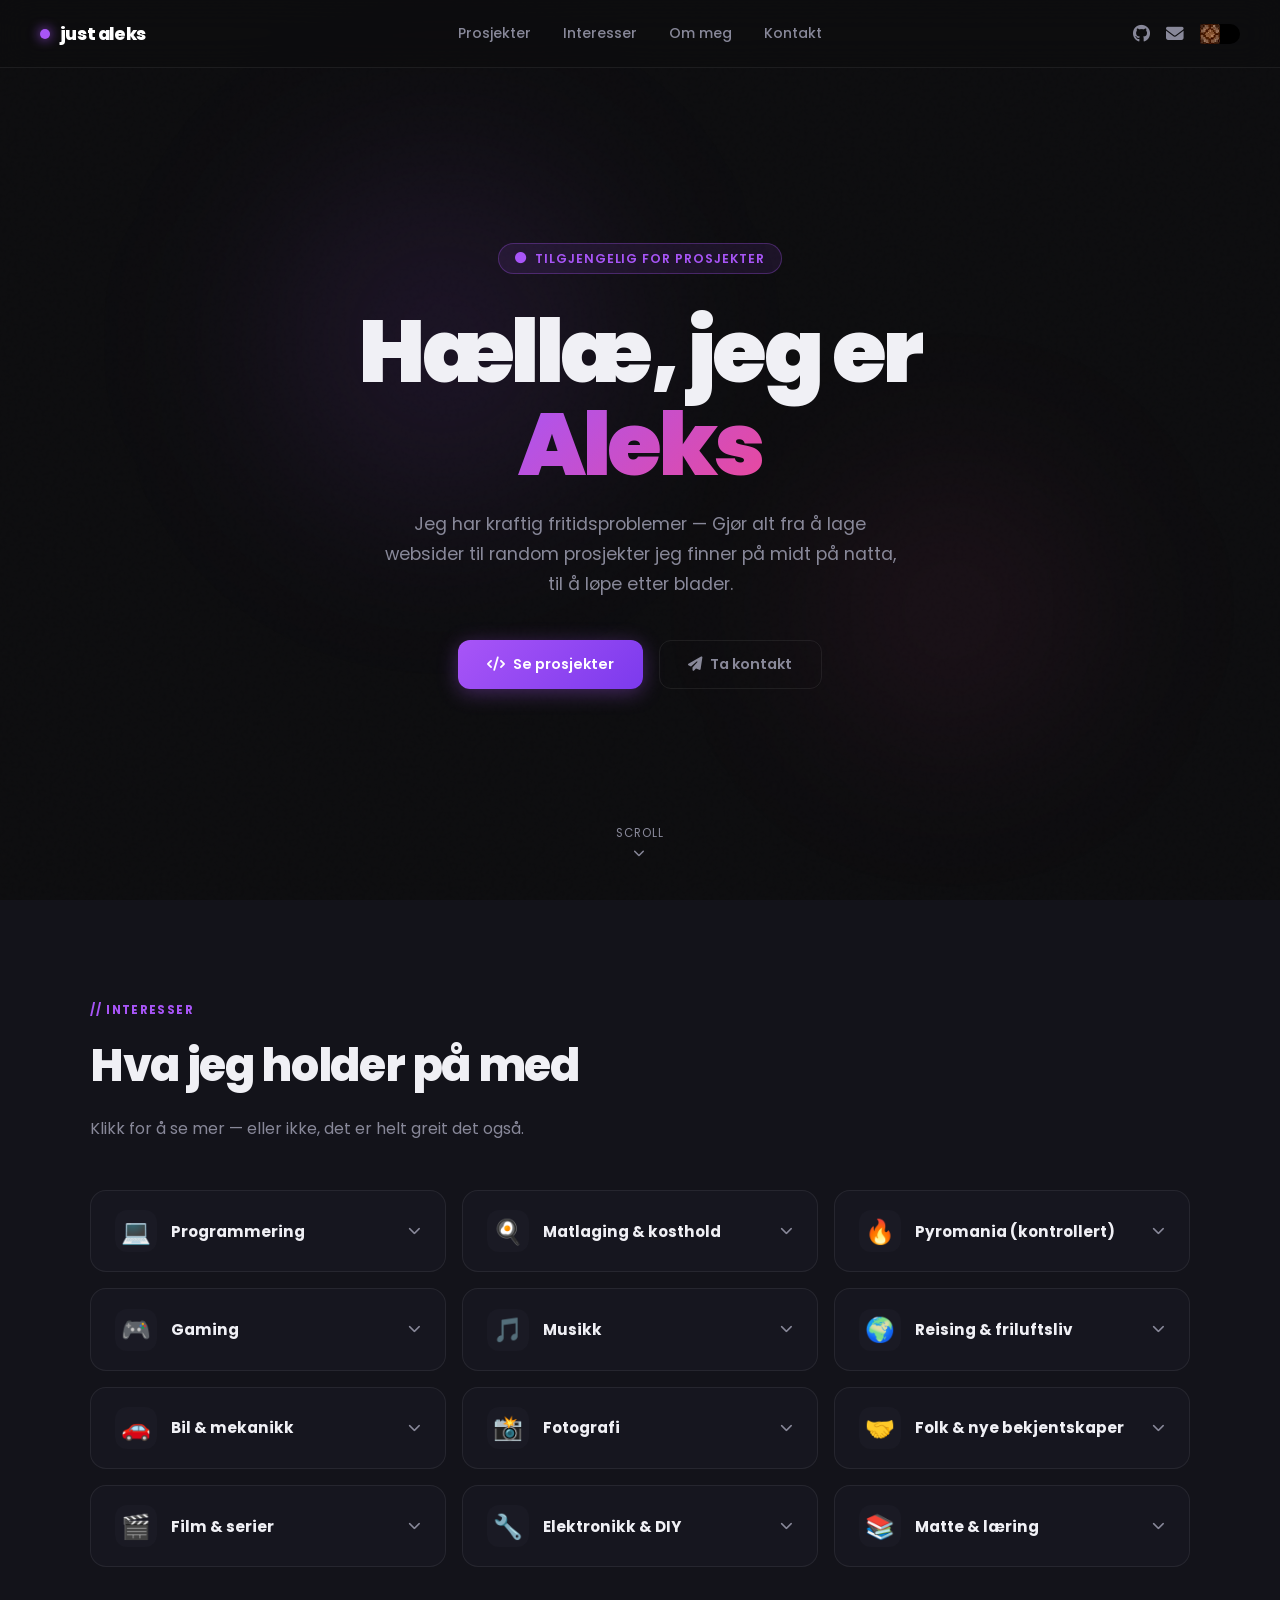
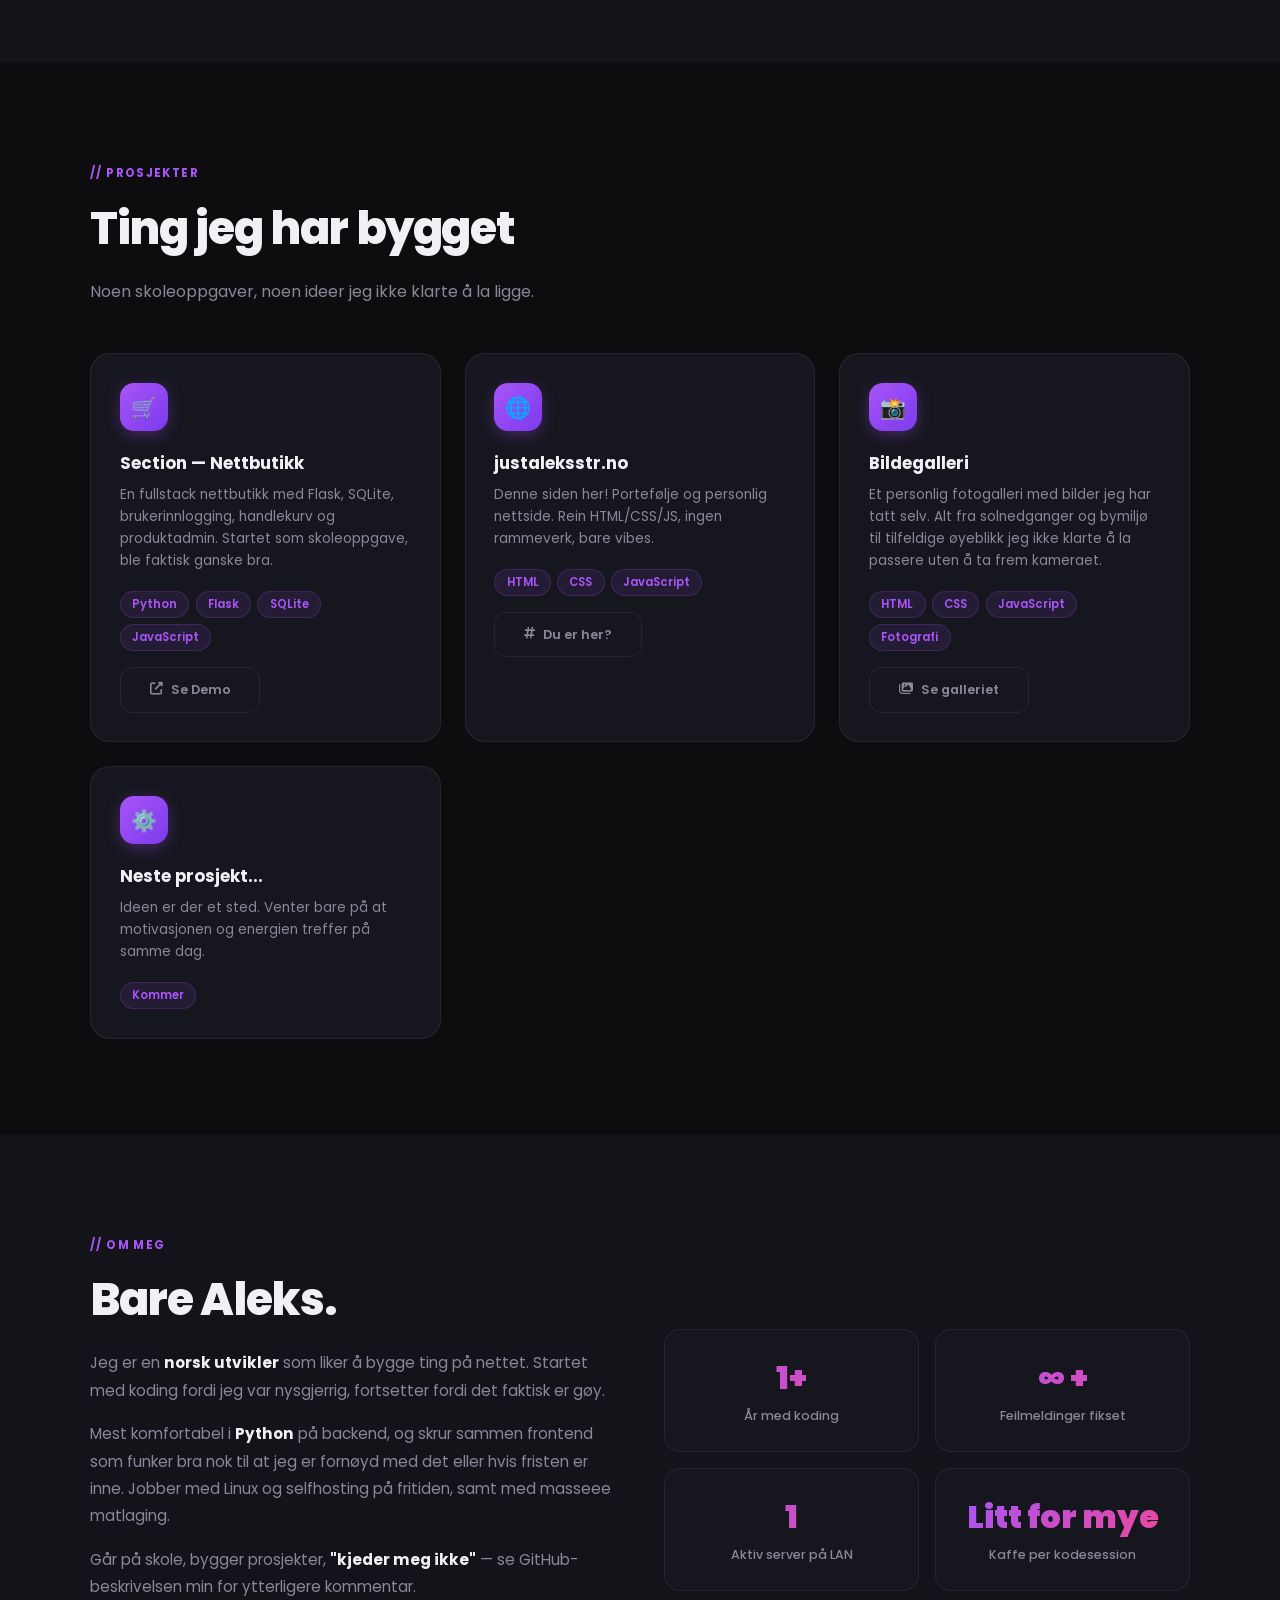
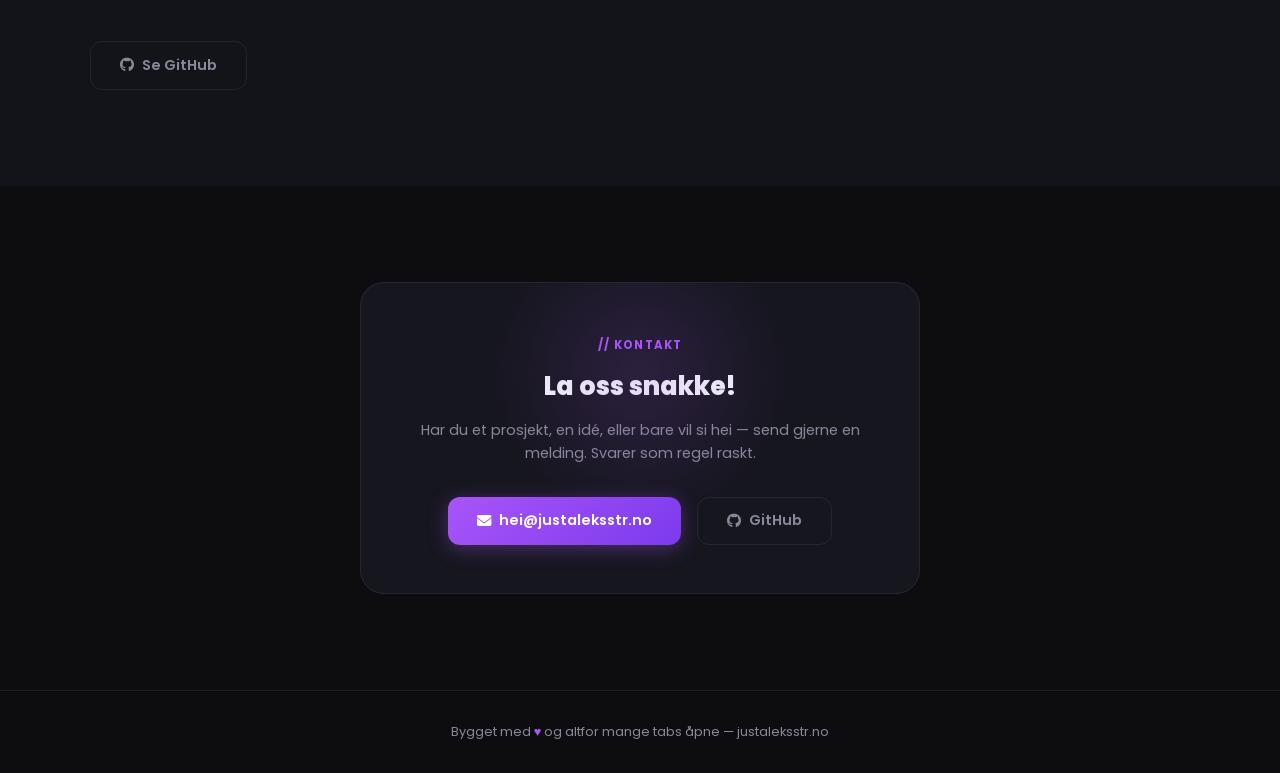
==== commit 900910fe: "oppdaterte index.html, bedre nav og ny demo knapp" ====
--- a/index.html
+++ b/index.html
@@ -3,7 +3,7 @@
   <head>
     <meta charset="UTF-8" />
     <meta name="viewport" content="width=device-width, initial-scale=1.0" />
-    <title>Aleks — justaleksstr.no</title>
+    <title>Aleks — justaleks.no</title>
 
     <link rel="stylesheet" href="style.css" />
     <link
@@ -42,21 +42,25 @@
           href="https://github.com/wineredbbqsauce"
           target="_blank"
           title="GitHub"
-          ><i class="fab fa-github"></i
-        ></a>
+        >
+          <i class="fab fa-github"></i>
+        </a>
         <a href="#" title="Email"><i class="fas fa-envelope"></i></a>
         <label class="switch">
           <input type="checkbox" />
           <span class="slider"></span>
           <img
             src="[data-uri]"
-            class="on"
+            class="off"
           />
           <img
             src="[data-uri]"
-            class="off"
+            class="on"
           />
         </label>
+        <button class="hamburger" id="hamburger" aria-label="Meny">
+          <i class="fas fa-bars"></i>
+        </button>
       </div>
     </header>
 
@@ -361,6 +365,15 @@
               <span class="tag">SQLite</span>
               <span class="tag">JavaScript</span>
             </div>
+
+            <a
+              href="https://demo-nettbutikk.justaleks.no"
+              class="btn btn-ghost"
+              target="_blank"
+              style="margin-top: 1rem; font-size: 0.8rem; z-index: 2"
+            >
+              <i class="fas fa-external-link-alt"></i>Se Demo
+            </a>
           </div>
 
           <div class="project-card reveal">
@@ -375,6 +388,14 @@
               <span class="tag">CSS</span>
               <span class="tag">JavaScript</span>
             </div>
+            <a
+              href="#"
+              class="btn btn-ghost"
+              target="_blank"
+              style="margin-top: 1rem; font-size: 0.8rem; z-index: 2"
+            >
+              <i class="fas fa-hashtag"></i>Du er her?
+            </a>
           </div>
 
           <div class="project-card reveal">
--- a/style.css
+++ b/style.css
@@ -181,6 +181,21 @@
     transform: translateY(-2px);
 }
 
+.hamburger {
+    display: none;
+    background: none;
+    border: none;
+    color: var(--text);
+    font-size: 1.2rem;
+    cursor: pointer;
+}
+
+@media (max-width: 768px) {
+    .hamburger {
+        display: block;
+    }
+}
+
 /* Minecraft switch made by: csozi | Website: english.csozi.hu*/
 
 /* The switch - the box around the slider */
@@ -190,11 +205,13 @@
     display: inline-block;
     width: 4em;
     height: 2em;
+    overflow: visible;
 }
 
 /* Hide default HTML checkbox */
 .switch input {
-    opacity: 1;
+    position: absolute;
+    opacity: 0;
     width: 0;
     height: 0;
 }
@@ -234,6 +251,13 @@
     image-rendering: pixelated;
     opacity: 0;
     border-radius: 10px;
+}
+
+.on,
+.off {
+    position: absolute;
+    top: 0;
+    left: 0;
 }
 
 .switch input:checked+.slider {
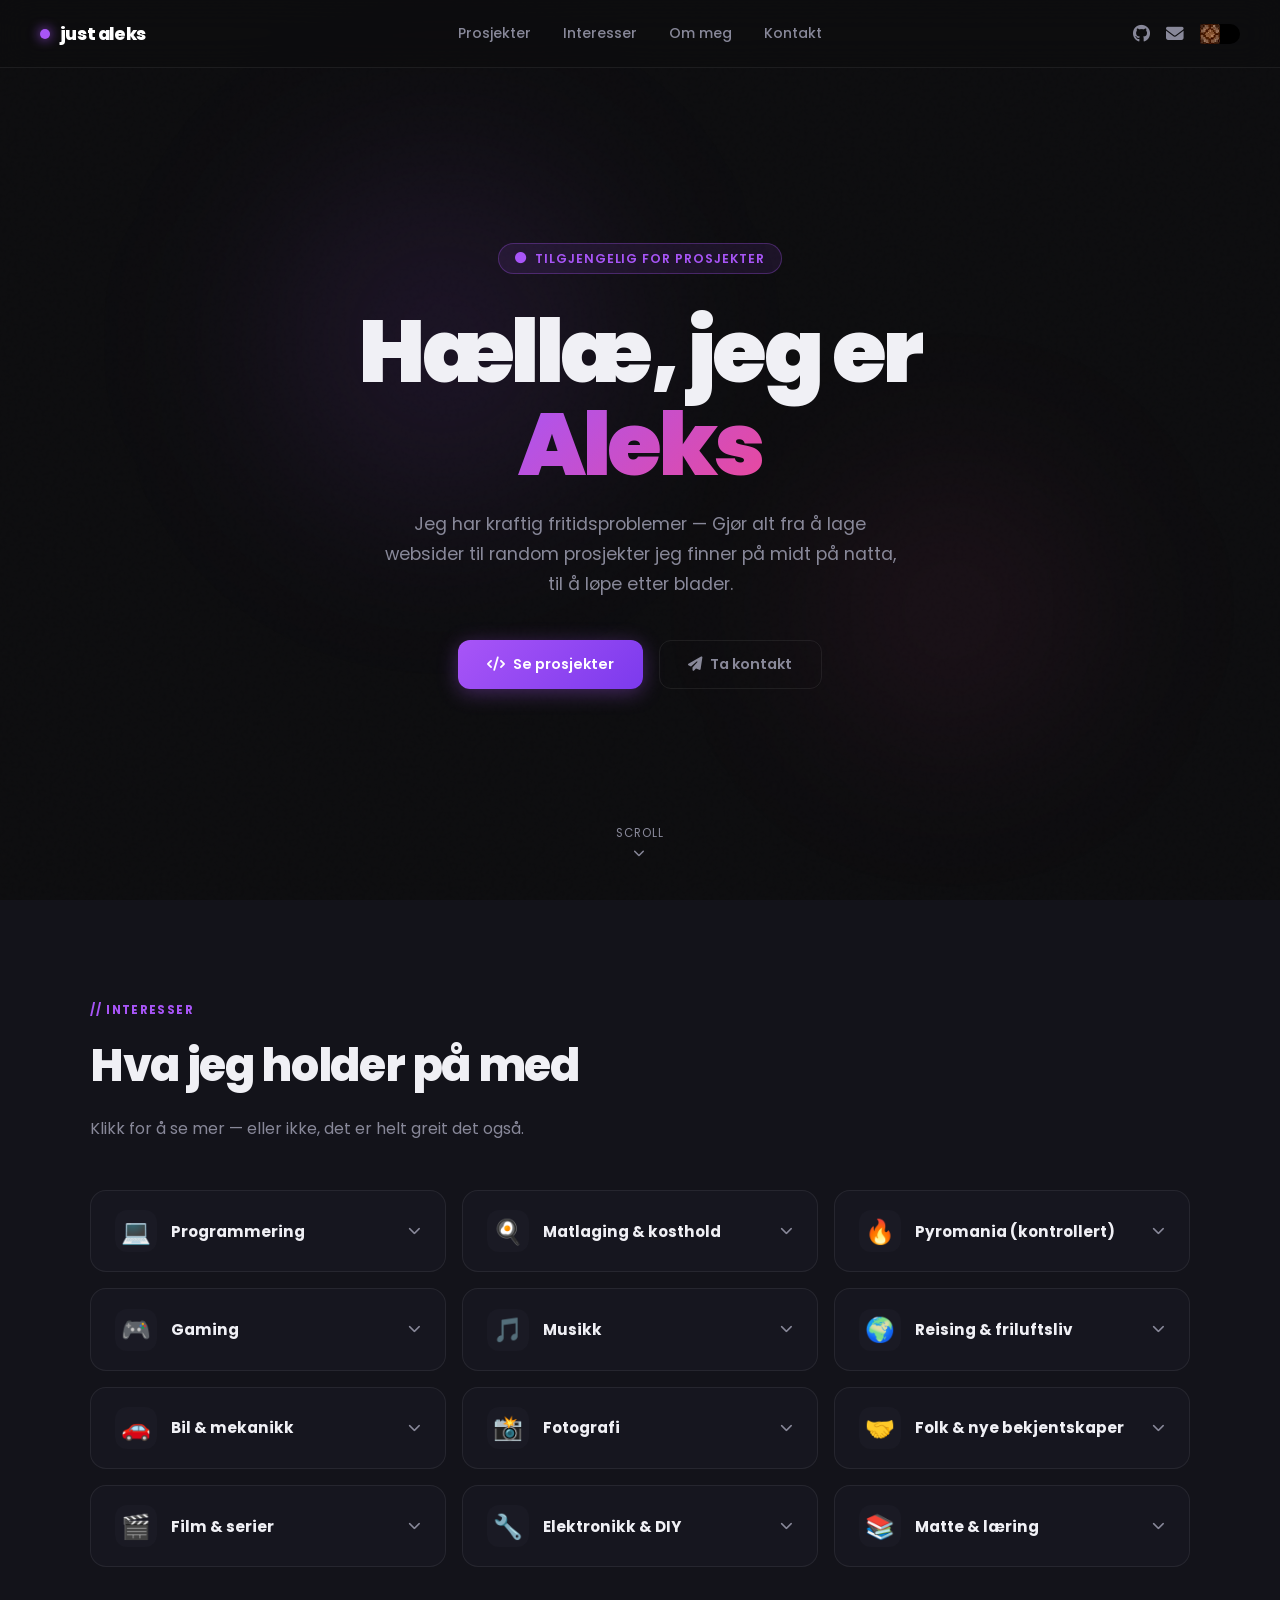
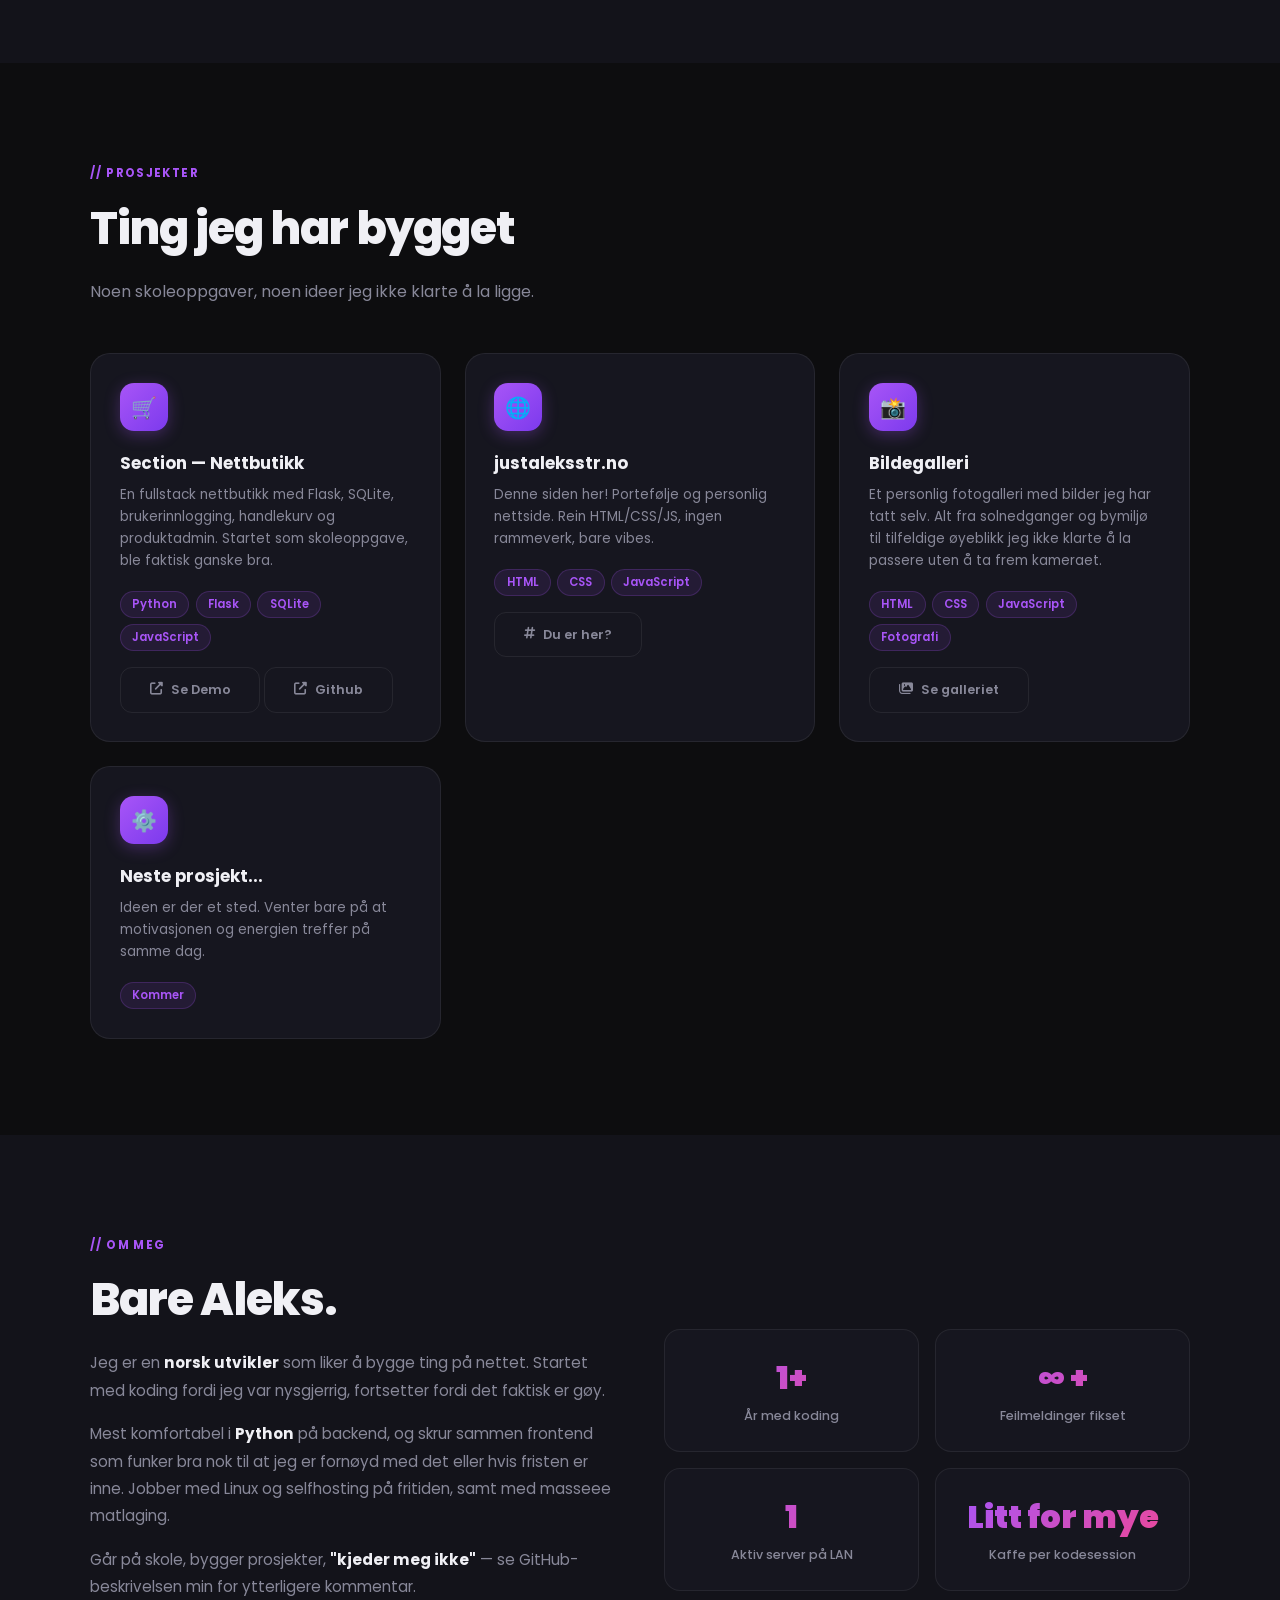
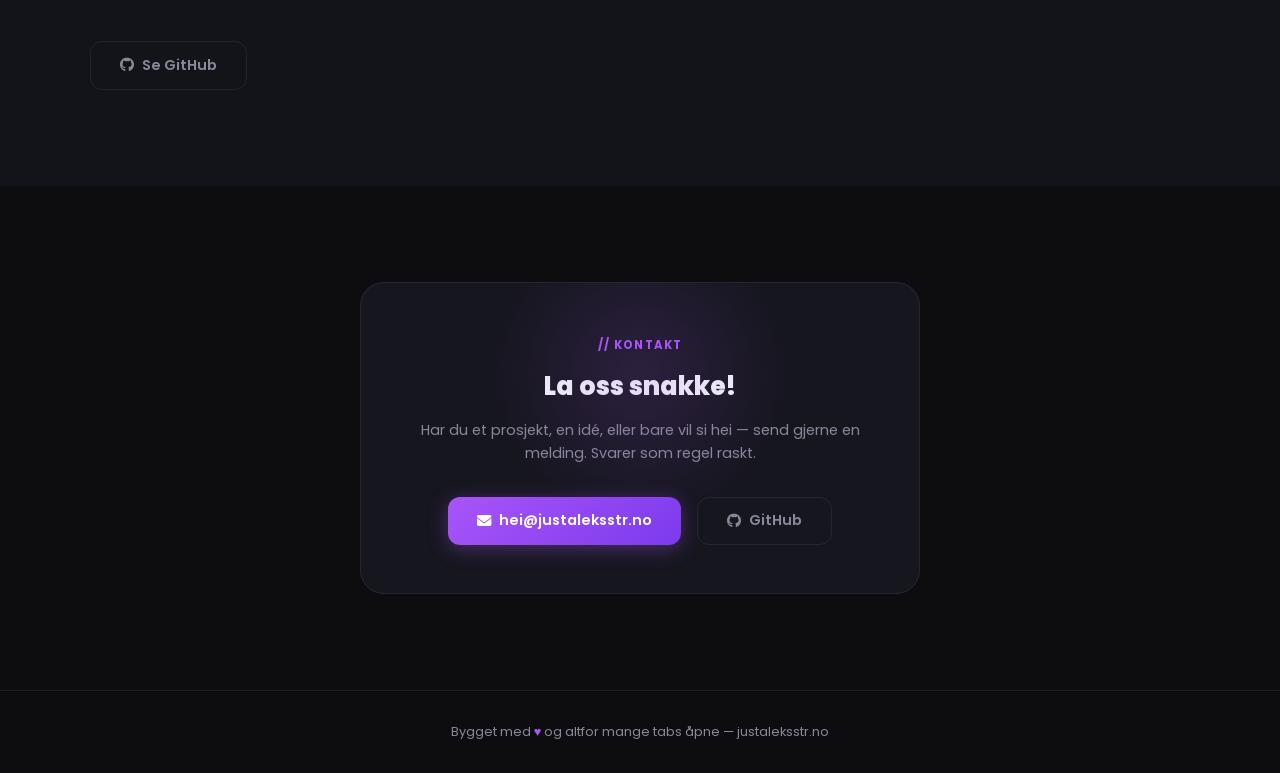
==== commit 015d4f9f: "added 404 site" ====
--- a/index.html
+++ b/index.html
@@ -374,6 +374,14 @@
             >
               <i class="fas fa-external-link-alt"></i>Se Demo
             </a>
+            <a
+              href="https://github.com/wineredbbqsauce/nettbutikk"
+              class="btn btn-ghost"
+              target="_blank"
+              style="margin-top: 1rem; font-size: 0.8rem; z-index: 2"
+            >
+              <i class="fa fa-external-link-alt"></i>Github
+            </a>
           </div>
 
           <div class="project-card reveal">
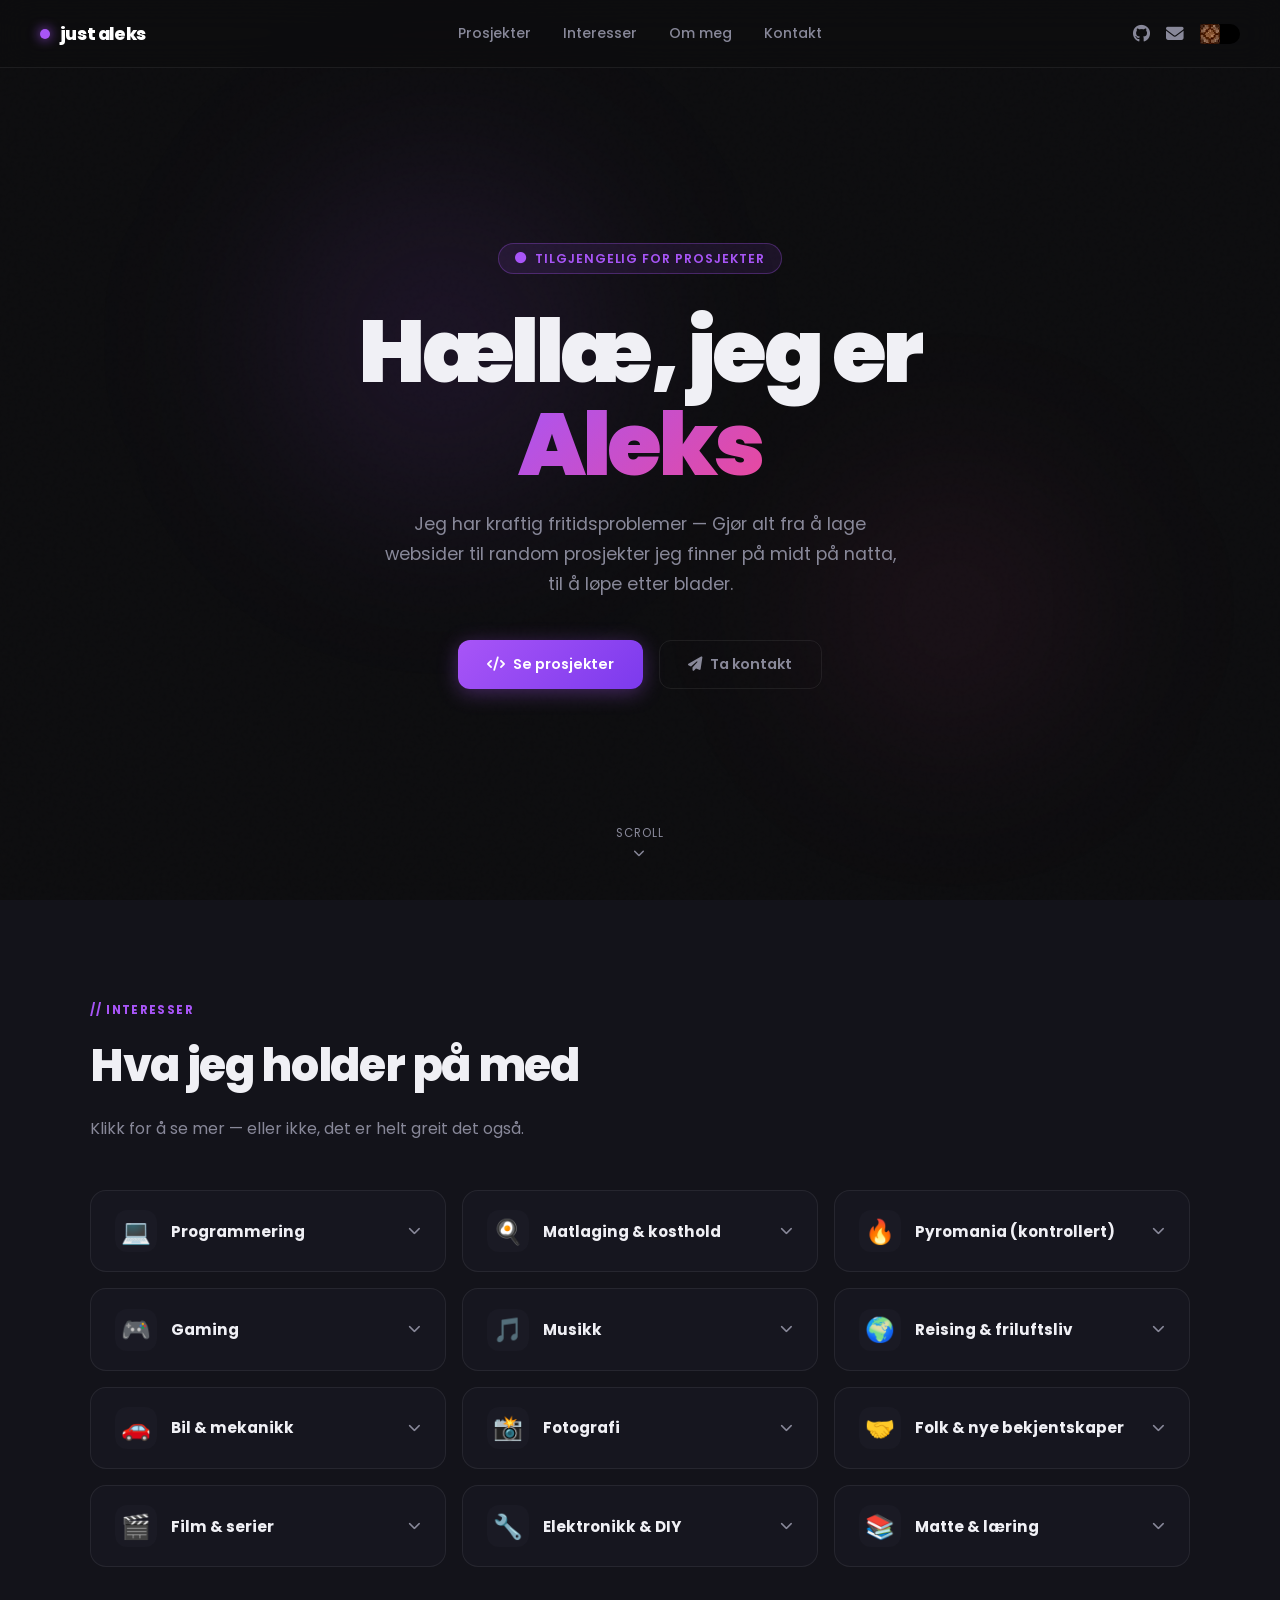
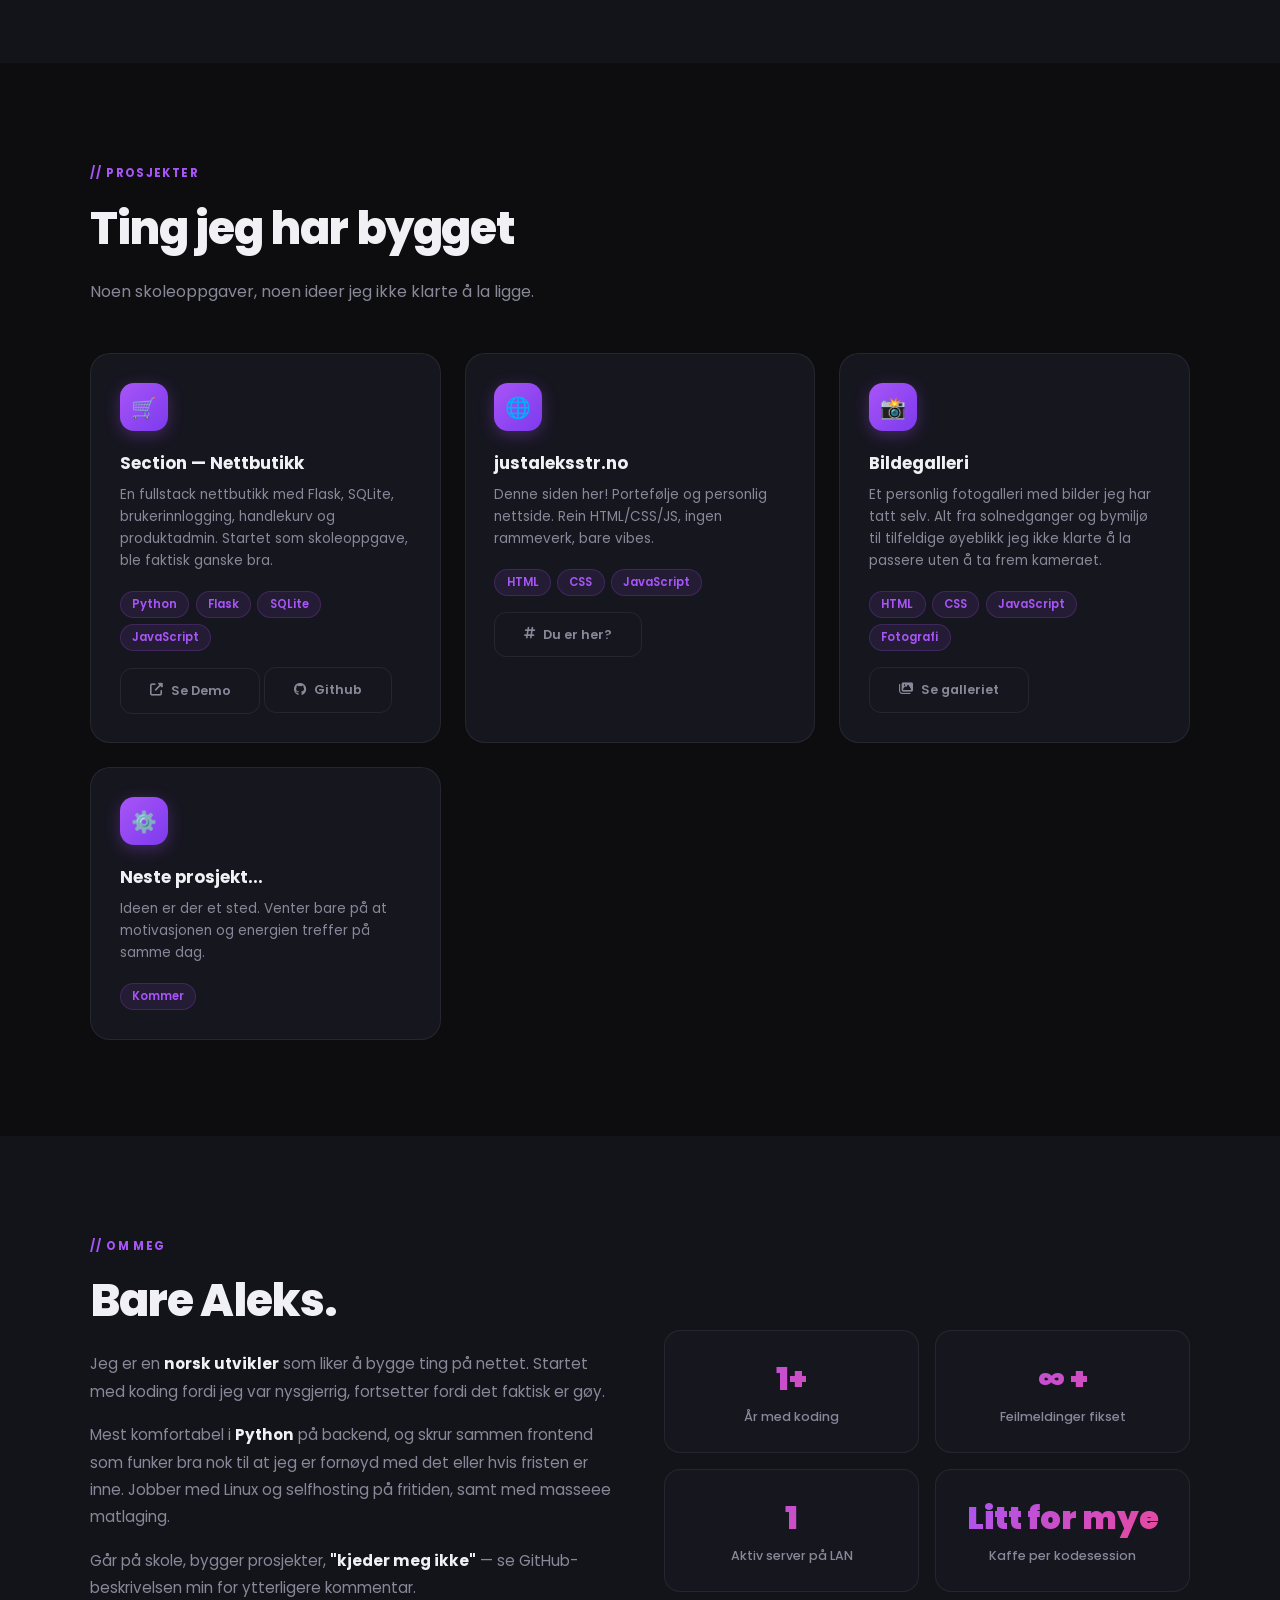
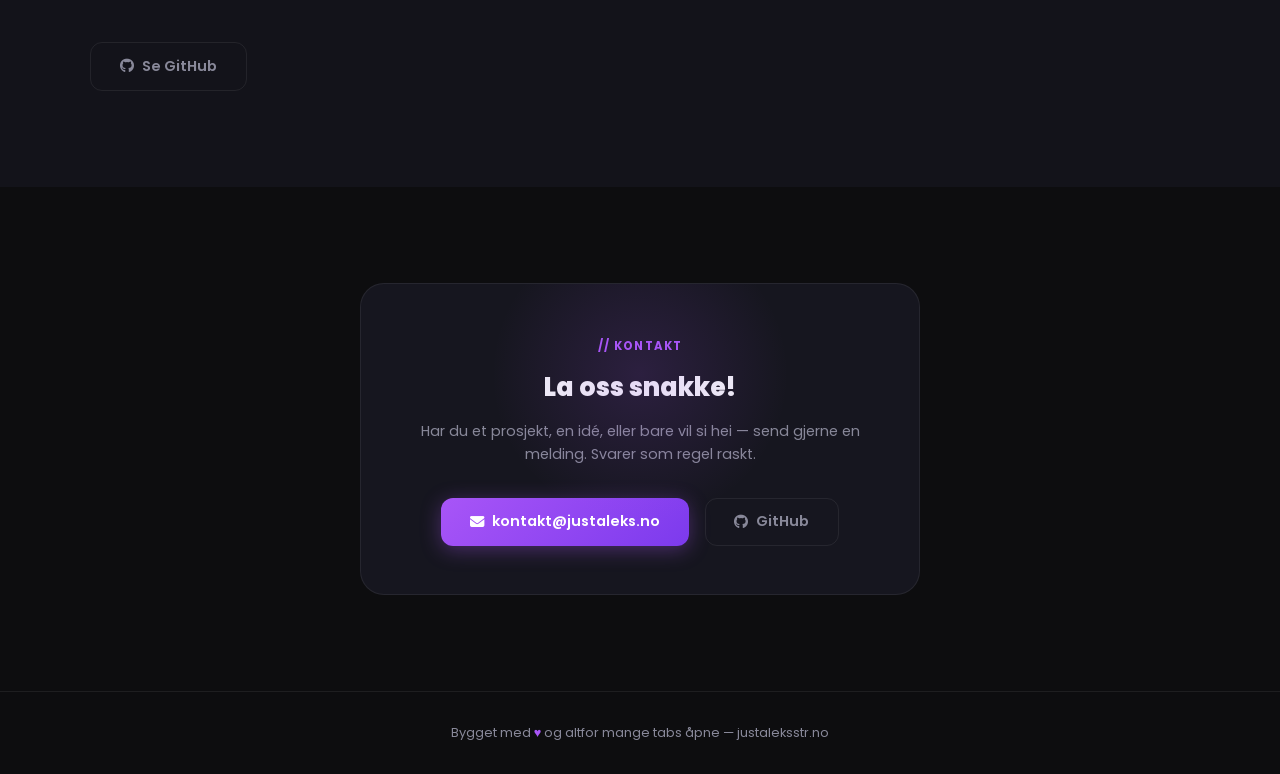
==== commit 50f14532: "kontakt added.. ish" ====
--- a/index.html
+++ b/index.html
@@ -45,7 +45,7 @@
         >
           <i class="fab fa-github"></i>
         </a>
-        <a href="#" title="Email"><i class="fas fa-envelope"></i></a>
+        <a href="#contact" title="Email"><i class="fas fa-envelope"></i></a>
         <label class="switch">
           <input type="checkbox" />
           <span class="slider"></span>
@@ -380,7 +380,7 @@
               target="_blank"
               style="margin-top: 1rem; font-size: 0.8rem; z-index: 2"
             >
-              <i class="fa fa-external-link-alt"></i>Github
+              <i class="fab fa-github"></i>Github
             </a>
           </div>
 
@@ -510,8 +510,8 @@
             melding. Svarer som regel raskt.
           </p>
           <div class="contact-links">
-            <a href="mailto:hei@justaleksstr.no" class="btn btn-primary">
-              <i class="fas fa-envelope"></i> hei@justaleksstr.no
+            <a href="mailto:kontakt@justaleksstr.no" class="btn btn-primary">
+              <i class="fas fa-envelope"></i> kontakt@justaleks.no
             </a>
             <a
               href="https://github.com/wineredbbqsauce"
--- a/style.css
+++ b/style.css
@@ -855,6 +855,26 @@
 
     nav {
         display: none;
+        position: fixed;
+        top: 68px;
+        left: 0;
+        right: 0;
+        background: rgba(13, 13, 15, 0.97);
+        backdrop-filter: blur(16px);
+        flex-direction: column;
+        align-items: center;
+        gap: 1.5rem;
+        padding: 2rem;
+        border-bottom: 1px solid var(--border);
+        z-index: 99;
+    }
+
+    nav.open {
+        display: flex;
+    }
+
+    nav a {
+        font-size: 1rem;
     }
 
     .about-grid {
@@ -864,4 +884,34 @@
     .hero-name {
         font-size: 3rem;
     }
+
+    .header-right {
+        gap: 0.6rem;
+    }
+
+    .switch {
+        font-size: 8px;
+    }
+}
+
+@media (max-width: 768px) {
+    nav {
+        display: none;
+        position: fixed;
+        top: 68px;
+        left: 0;
+        right: 0;
+        background: rgba(13, 13, 15, 0.97);
+        backdrop-filter: blur(16px);
+        flex-direction: column;
+        align-items: center;
+        gap: 2rem;
+        padding: 2rem;
+        border-bottom: 1px solid var(--border);
+        z-index: 99;
+    }
+
+    nav.open {
+        display: flex;
+    }
 }
